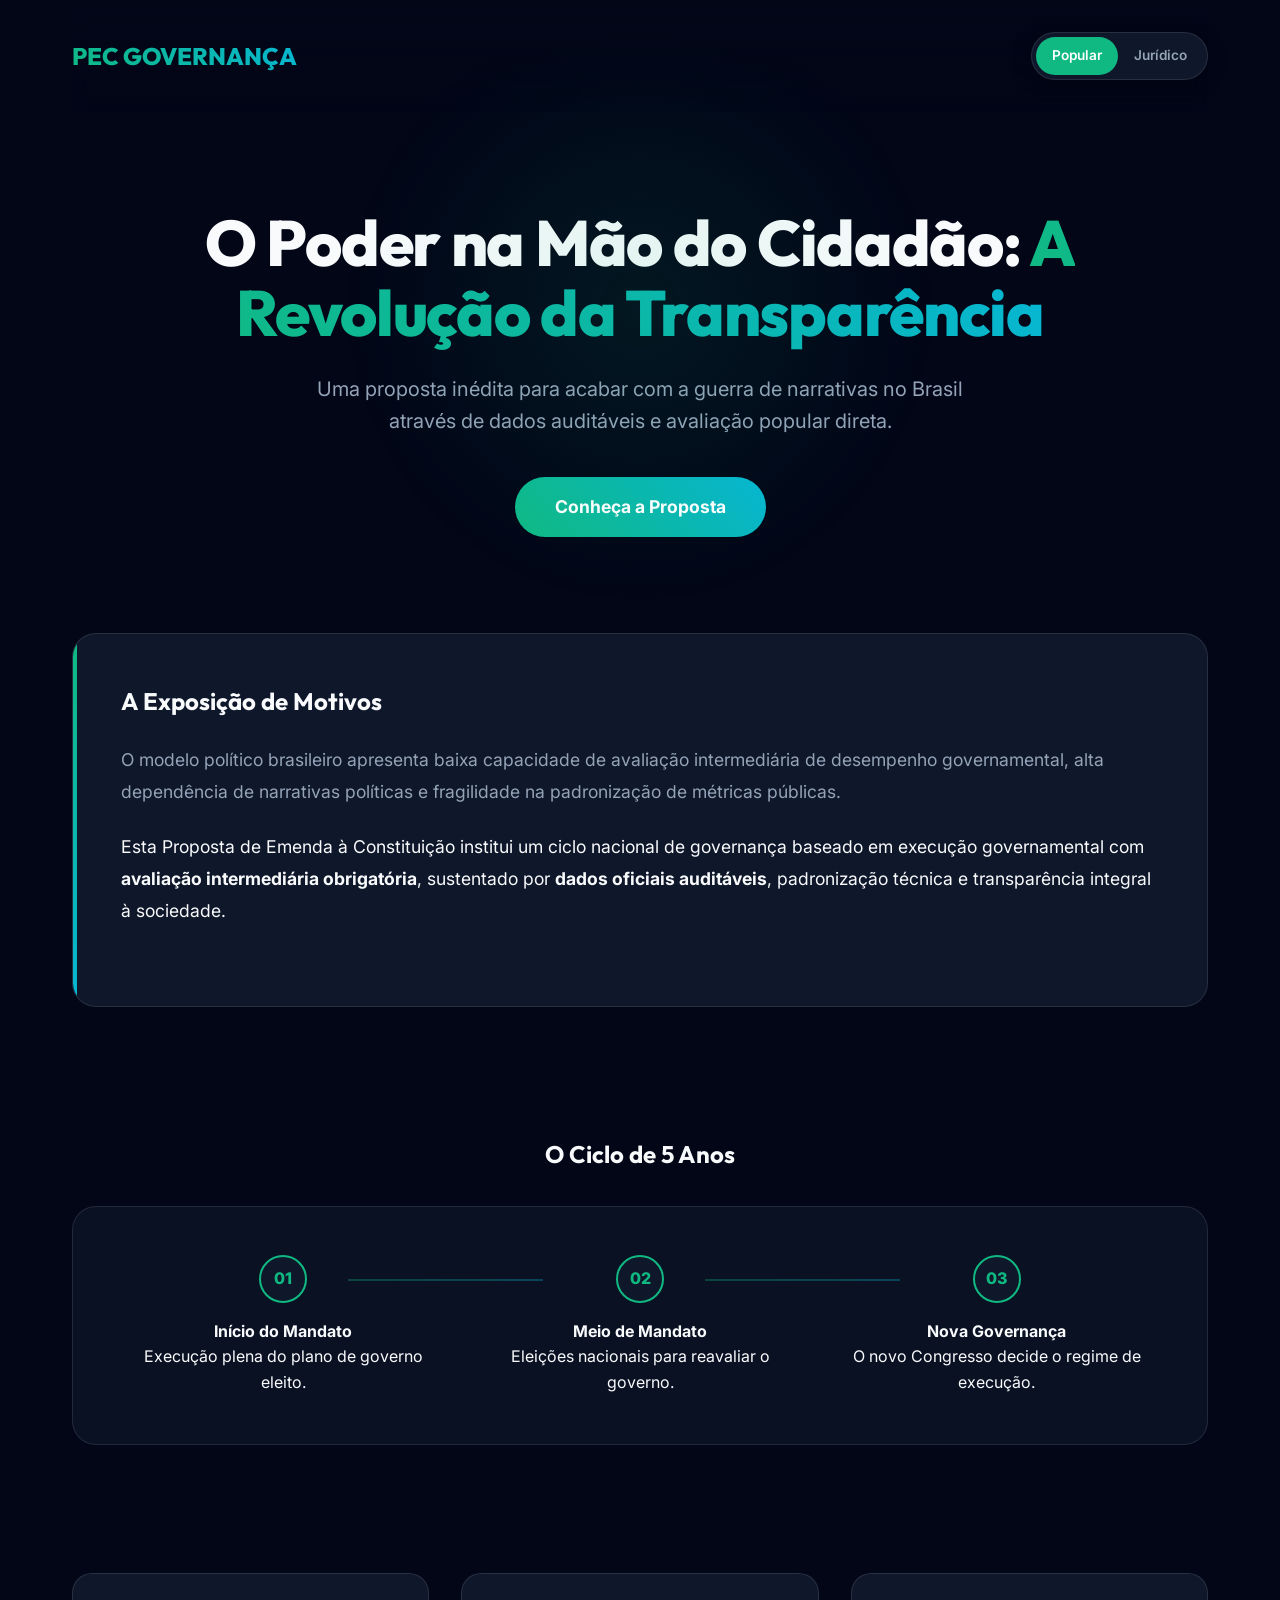
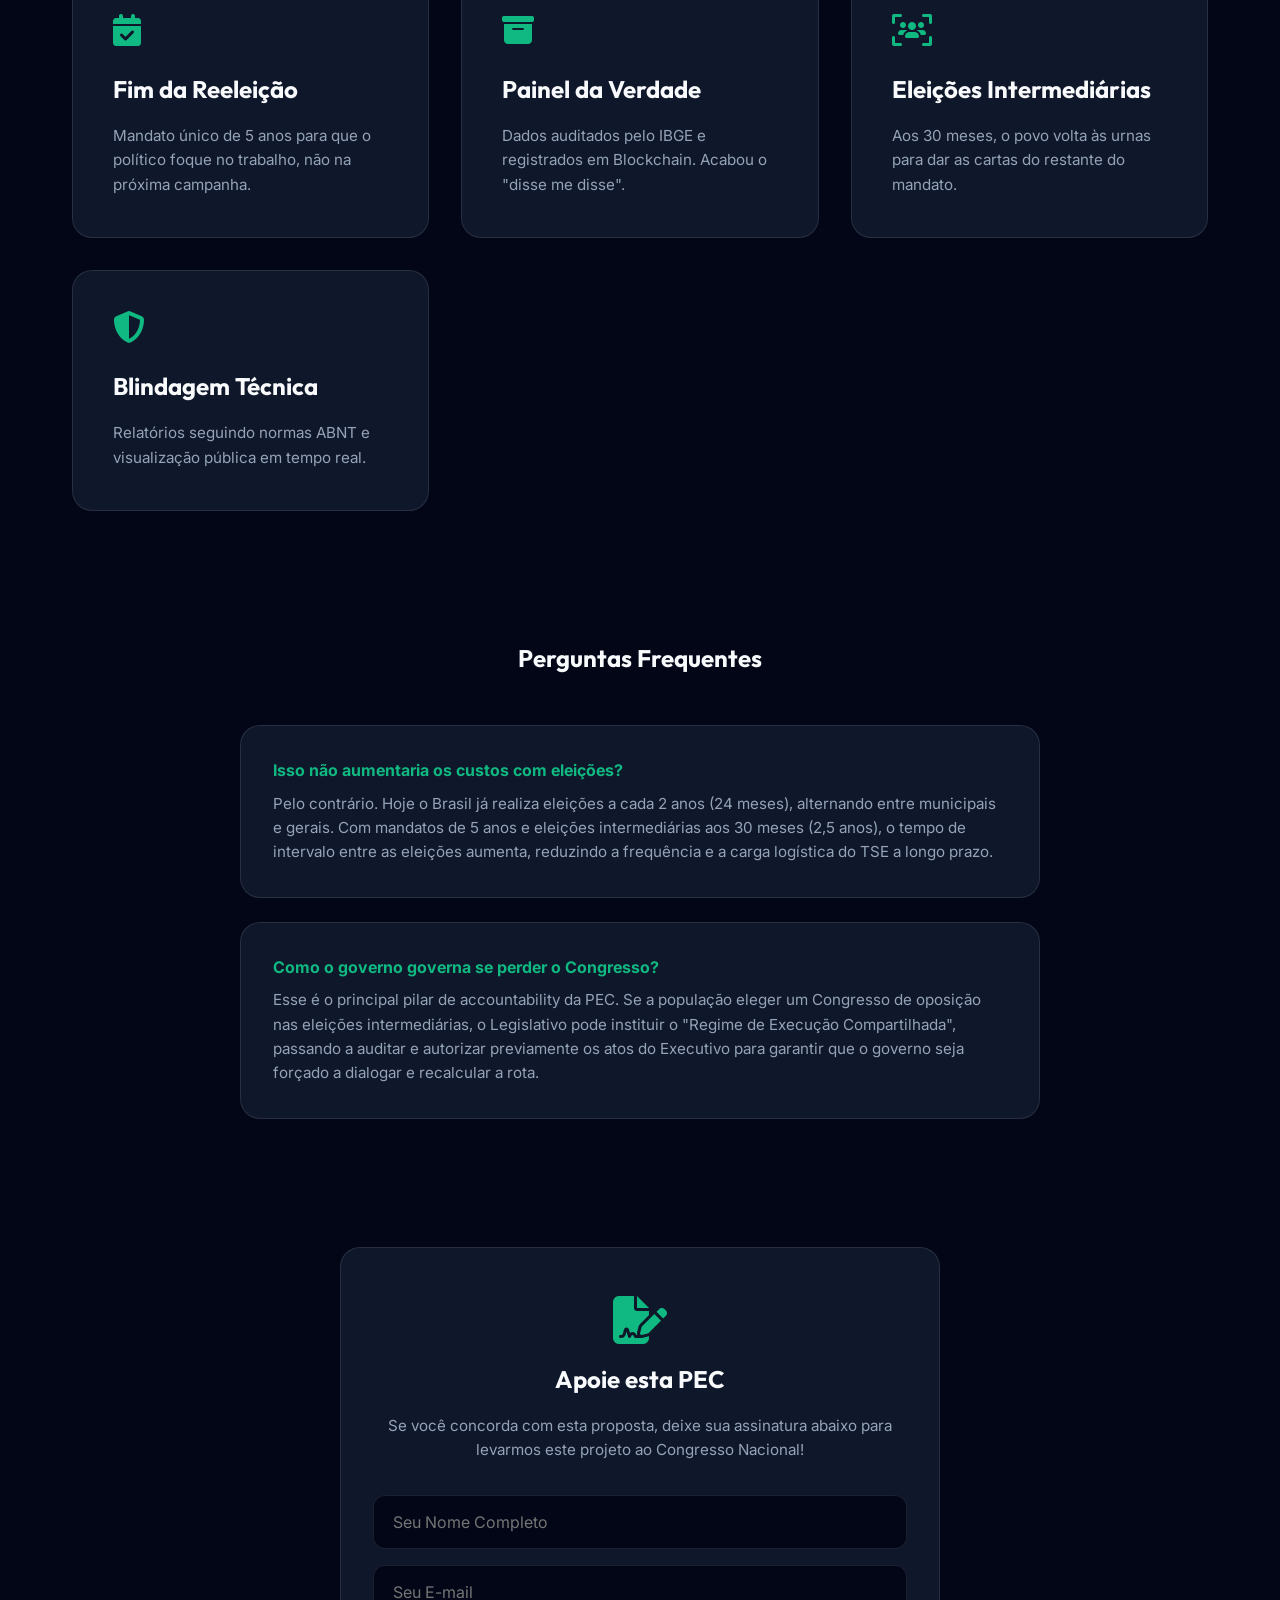
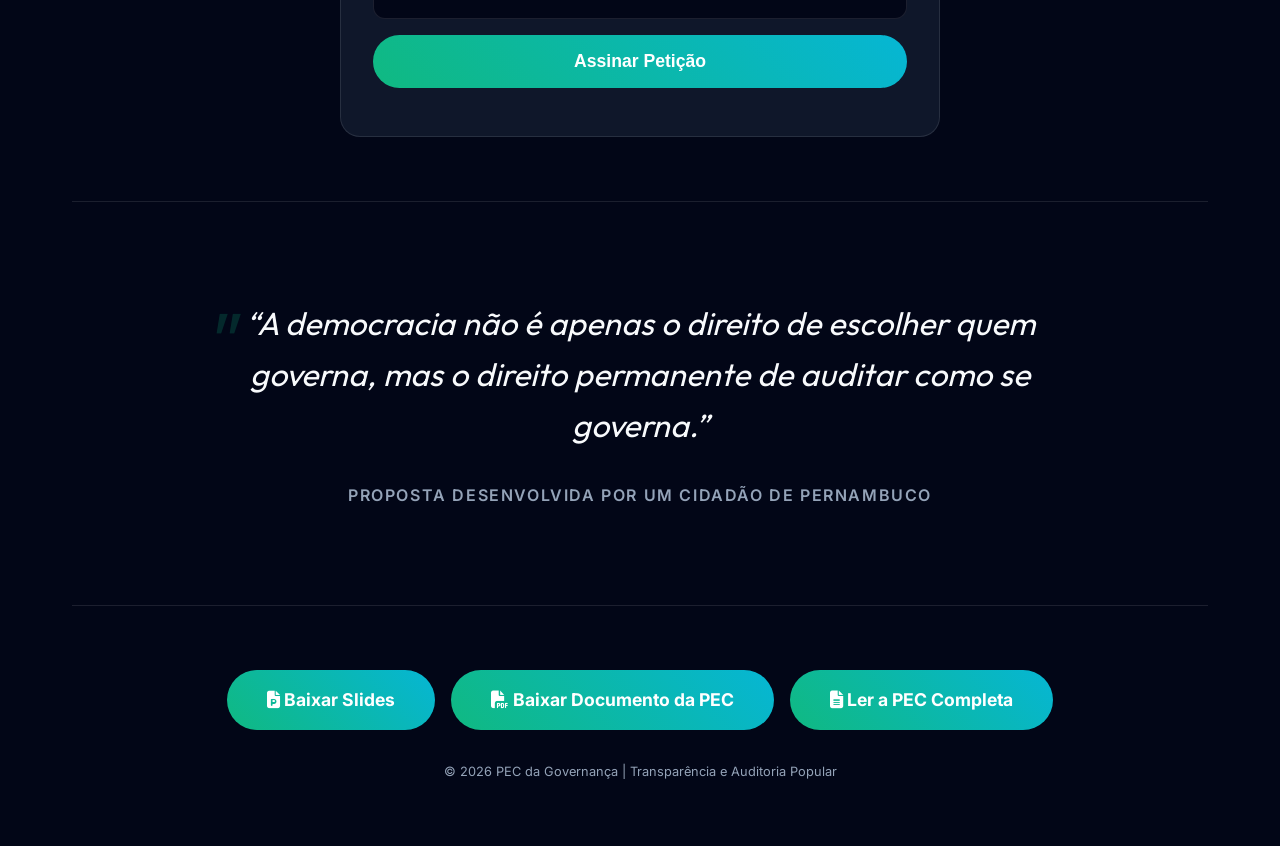
==== index.html @ 72aaa7d5 "Primeiro commit" ====
<!DOCTYPE html>
<html lang="pt-br">

<head>
    <meta charset="UTF-8">
    <meta name="viewport" content="width=device-width, initial-scale=1.0">
    <title>PEC da Governança | Revolução na Gestão Pública</title>
    <meta name="description"
        content="Proposta de Emenda à Constituição para um novo Ciclo de Governança, Blindagem Técnica e Transparência Total.">
    <link rel="stylesheet" href="css/style.css">
    <link rel="stylesheet" href="https://cdnjs.cloudflare.com/ajax/libs/font-awesome/6.4.0/css/all.min.css">
</head>

<body>

    <div class="container">
        <header>
            <div class="brand logo">PEC GOVERNANÇA</div>
            <div class="perspective-toggle" id="mode-toggle">
                <div class="toggle-btn active" data-mode="popular">Popular</div>
                <div class="toggle-btn" data-mode="juridico">Jurídico</div>
            </div>
        </header>

        <section class="hero reveal">
            <h1 id="hero-title" class="dynamic-content">
                O Poder na Mão do Cidadão: <span class="gradient-text">A Revolução da Transparência</span>
            </h1>
            <p id="hero-desc" class="dynamic-content">
                Uma proposta inédita para acabar com a guerra de narrativas no Brasil através de dados auditáveis e
                avaliação popular direta.
            </p>
            <a href="#about" class="cta-button">Conheça a Proposta</a>
        </section>

        <section class="reveal"
            style="padding: 3rem; background: var(--bg-card); border: 1px solid var(--border); border-radius: 24px; margin-bottom: 4rem; position: relative; overflow: hidden;">
            <div
                style="position: absolute; top: 0; left: 0; width: 4px; height: 100%; background: linear-gradient(to bottom, var(--primary), var(--secondary));">
            </div>
            <h2 style="margin-bottom: 1.5rem; font-family: 'Outfit', sans-serif;">A Exposição de Motivos</h2>
            <p style="color: var(--text-muted); margin-bottom: 1.5rem; font-size: 1.1rem; line-height: 1.8;">
                O modelo político brasileiro apresenta baixa capacidade de avaliação intermediária de desempenho
                governamental, alta dependência de narrativas políticas e fragilidade na padronização de métricas
                públicas.
            </p>
            <p style="color: var(--text-main); font-size: 1.1rem; line-height: 1.8; margin-bottom: 2rem;">
                Esta Proposta de Emenda à Constituição institui um ciclo nacional de governança baseado em execução
                governamental com <strong>avaliação intermediária obrigatória</strong>, sustentado por <strong>dados
                    oficiais auditáveis</strong>, padronização técnica e transparência integral à sociedade.
            </p>
        </section>

        <section id="about" class="cycle-section reveal">
            <h2 id="cycle-title" class="dynamic-content" style="text-align: center; margin-bottom: 2rem;">O Ciclo de 5
                Anos</h2>
            <div class="cycle-visual">
                <div class="cycle-step">
                    <div class="step-number">01</div>
                    <h4 class="dynamic-content" id="step-1-title">Início do Mandato</h4>
                    <p class="dynamic-content" id="step-1-desc">Execução plena do plano de governo eleito.</p>
                    <div class="connector"></div>
                </div>
                <div class="cycle-step">
                    <div class="step-number">02</div>
                    <h4 class="dynamic-content" id="step-2-title">Meio de Mandato</h4>
                    <p class="dynamic-content" id="step-2-desc">Eleições nacionais para reavaliar o governo.</p>
                    <div class="connector"></div>
                </div>
                <div class="cycle-step">
                    <div class="step-number">03</div>
                    <h4 class="dynamic-content" id="step-3-title">Nova Governança</h4>
                    <p class="dynamic-content" id="step-3-desc">O novo Congresso decide o regime de execução.</p>
                </div>
            </div>
        </section>

        <div class="pillars-grid">
            <div class="card reveal" style="animation-delay: 0.1s">
                <i class="fas fa-calendar-check"></i>
                <h3 id="pillar-1-title" class="dynamic-content">Fim da Reeleição</h3>
                <p id="pillar-1-desc" class="dynamic-content">Mandato único de 5 anos para que o político foque no
                    trabalho, não na próxima campanha.</p>
            </div>
            <div class="card reveal" style="animation-delay: 0.2s">
                <i class="fas fa-box-archive"></i>
                <h3 id="pillar-2-title" class="dynamic-content">Painel da Verdade</h3>
                <p id="pillar-2-desc" class="dynamic-content">Dados auditados pelo IBGE e registrados em Blockchain.
                    Acabou o "disse me disse".</p>
            </div>
            <div class="card reveal" style="animation-delay: 0.3s">
                <i class="fas fa-users-viewfinder"></i>
                <h3 id="pillar-3-title" class="dynamic-content">Eleições Intermediárias</h3>
                <p id="pillar-3-desc" class="dynamic-content">Aos 30 meses, o povo volta às urnas para dar as cartas do
                    restante do mandato.</p>
            </div>
            <div class="card reveal" style="animation-delay: 0.4s">
                <i class="fas fa-shield-halved"></i>
                <h3 id="pillar-4-title" class="dynamic-content">Blindagem Técnica</h3>
                <p id="pillar-4-desc" class="dynamic-content">Relatórios seguindo normas ABNT e visualização pública em
                    tempo real.</p>
            </div>
        </div>

        <section class="faq-section reveal" style="padding: 4rem 0;">
            <h2 style="text-align: center; margin-bottom: 3rem; font-family: 'Outfit', sans-serif;">Perguntas Frequentes
            </h2>
            <div style="display: grid; gap: 1.5rem; max-width: 800px; margin: 0 auto;">
                <div class="card" style="padding: 2rem;">
                    <h4 style="color: var(--primary); margin-bottom: 0.5rem;">Isso não aumentaria os custos com
                        eleições?</h4>
                    <p style="color: var(--text-muted); font-size: 0.95rem;">Pelo contrário. Hoje o Brasil já realiza
                        eleições a cada 2 anos (24 meses), alternando entre municipais e gerais. Com mandatos de 5 anos
                        e eleições intermediárias aos 30 meses (2,5 anos), o tempo de intervalo entre as eleições
                        aumenta, reduzindo a frequência e a carga logística do TSE a longo prazo.</p>
                </div>
                <div class="card" style="padding: 2rem;">
                    <h4 style="color: var(--primary); margin-bottom: 0.5rem;">Como o governo governa se perder o
                        Congresso?</h4>
                    <p style="color: var(--text-muted); font-size: 0.95rem;">Esse é o principal pilar de accountability
                        da PEC. Se a população eleger um Congresso de oposição nas eleições intermediárias, o
                        Legislativo pode instituir o "Regime de Execução Compartilhada", passando a auditar e autorizar
                        previamente os atos do Executivo para garantir que o governo seja forçado a dialogar e
                        recalcular a rota.</p>
                </div>
            </div>
        </section>

        <section class="signature-section reveal" style="padding: 4rem 0; text-align: center;">
            <div class="card" style="max-width: 600px; margin: 0 auto; padding: 3rem 2rem;">
                <i class="fas fa-file-signature"
                    style="font-size: 3rem; color: var(--primary); margin-bottom: 1rem;"></i>
                <h2 style="font-family: 'Outfit', sans-serif; margin-bottom: 1rem;">Apoie esta PEC</h2>
                <p style="color: var(--text-muted); margin-bottom: 2rem;">Se você concorda com esta proposta, deixe sua
                    assinatura abaixo para levarmos este projeto ao Congresso Nacional!</p>

                <form id="signature-form" class="signature-form">
                    <input type="text" id="sig-name" placeholder="Seu Nome Completo" required>
                    <input type="email" id="sig-email" placeholder="Seu E-mail" required>
                    <button type="submit" class="cta-button" style="width: 100%; border: none;">Assinar Petição</button>
                </form>
                <div id="signature-success"
                    style="display: none; color: var(--primary); font-size: 1.1rem; font-weight: 600; padding: 2rem 0;">
                    <i class="fas fa-check-circle" style="font-size: 2rem; margin-bottom: 1rem; display: block;"></i>
                    Obrigado pelo seu apoio! Sua assinatura foi registrada.
                </div>
            </div>
        </section>

        <section class="author-box reveal">
            <p class="quote">“A democracia não é apenas o direito de escolher quem governa, mas o direito permanente de
                auditar como se governa.”</p>
            <p class="author-info">Proposta desenvolvida por um cidadão de Pernambuco</p>
        </section>

        <footer>
            <div style="display: flex; gap: 1rem; justify-content: center; flex-wrap: wrap;">
                <a href="assets/slides.pptx" download class="cta-button"><i class="fas fa-file-powerpoint"></i> Baixar
                    Slides</a>
                <a href="assets/documento_pec.pdf" download class="cta-button"><i class="fas fa-file-pdf"></i> Baixar
                    Documento da PEC</a>
                <a href="pec.html" class="cta-button"><i class="fas fa-file-lines"></i> Ler a PEC
                    Completa</a>
            </div>
            <p style="margin-top: 2rem; color: var(--text-muted); font-size: 0.8rem;">
                © 2026 PEC da Governança | Transparência e Auditoria Popular
            </p>
        </footer>
    </div>

    <script src="js/script.js"></script>
</body>

</html>
---- css/style.css ----
@import url('https://fonts.googleapis.com/css2?family=Inter:wght@300;400;500;600;700&family=Outfit:wght@400;600;800&display=swap');

:root {
    --bg-dark: #020617;
    --bg-card: #0f172a;
    --primary: #10b981;
    /* Emerald */
    --secondary: #06b6d4;
    /* Cyan */
    --accent: #f59e0b;
    /* Amber */
    --text-main: #f8fafc;
    --text-muted: #94a3b8;
    --glass: rgba(15, 23, 42, 0.7);
    --border: rgba(255, 255, 255, 0.1);
    --transition: all 0.4s cubic-bezier(0.4, 0, 0.2, 1);
}

* {
    margin: 0;
    padding: 0;
    box-sizing: border-box;
}

body {
    background-color: var(--bg-dark);
    color: var(--text-main);
    font-family: 'Inter', sans-serif;
    line-height: 1.6;
    overflow-x: hidden;
}

h1,
h2,
h3,
.brand {
    font-family: 'Outfit', sans-serif;
}

/* Animations */
@keyframes fadeIn {
    from {
        opacity: 0;
        transform: translateY(20px);
    }

    to {
        opacity: 1;
        transform: translateY(0);
    }
}

.reveal {
    animation: fadeIn 0.8s ease forwards;
}

/* Layout */
.container {
    max-width: 1200px;
    margin: 0 auto;
    padding: 0 2rem;
}

/* Header & Toggle */
header {
    padding: 2rem 0;
    display: flex;
    justify-content: space-between;
    align-items: center;
    position: sticky;
    top: 0;
    z-index: 100;
    background: linear-gradient(to bottom, var(--bg-dark), transparent);
    backdrop-filter: blur(10px);
}

.logo {
    font-size: 1.5rem;
    font-weight: 800;
    background: linear-gradient(45deg, var(--primary), var(--secondary));
    -webkit-background-clip: text;
    -webkit-text-fill-color: transparent;
}

.perspective-toggle {
    display: flex;
    background: var(--bg-card);
    padding: 4px;
    border-radius: 50px;
    border: 1px solid var(--border);
    cursor: pointer;
    position: relative;
    box-shadow: 0 4px 20px rgba(0, 0, 0, 0.3);
}

.toggle-btn {
    padding: 8px 16px;
    border-radius: 40px;
    font-size: 0.85rem;
    font-weight: 600;
    color: var(--text-muted);
    transition: var(--transition);
    z-index: 1;
}

.toggle-btn.active {
    color: #fff;
    background: var(--primary);
}

/* Hero Section */
.hero {
    padding: 6rem 0;
    text-align: center;
    position: relative;
}

.hero::before {
    content: '';
    position: absolute;
    top: -20%;
    left: 50%;
    transform: translateX(-50%);
    width: 600px;
    height: 600px;
    background: radial-gradient(circle, rgba(16, 185, 129, 0.1) 0%, transparent 70%);
    pointer-events: none;
}

.hero h1 {
    font-size: 4rem;
    font-weight: 800;
    margin-bottom: 1.5rem;
    letter-spacing: -0.02em;
    line-height: 1.1;
}

.hero p {
    font-size: 1.25rem;
    color: var(--text-muted);
    max-width: 700px;
    margin: 0 auto 2.5rem;
}

.hero .gradient-text {
    background: linear-gradient(45deg, var(--primary), var(--secondary));
    -webkit-background-clip: text;
    -webkit-text-fill-color: transparent;
}

/* Cycle Timeline */
.cycle-section {
    padding: 4rem 0;
}

.cycle-visual {
    background: var(--glass);
    border: 1px solid var(--border);
    border-radius: 24px;
    padding: 3rem;
    display: flex;
    justify-content: space-between;
    align-items: center;
    gap: 2rem;
    position: relative;
    margin-top: 2rem;
}

.cycle-step {
    flex: 1;
    text-align: center;
    position: relative;
}

.step-number {
    width: 48px;
    height: 48px;
    background: var(--bg-card);
    border: 2px solid var(--primary);
    border-radius: 50%;
    display: flex;
    align-items: center;
    justify-content: center;
    margin: 0 auto 1rem;
    font-weight: 800;
    color: var(--primary);
}

.connector {
    position: absolute;
    top: 24px;
    left: 70%;
    width: 60%;
    height: 2px;
    background: linear-gradient(to right, var(--primary), var(--secondary));
    opacity: 0.3;
}

/* Grid Pillars */
.pillars-grid {
    display: grid;
    grid-template-columns: repeat(auto-fit, minmax(280px, 1fr));
    gap: 2rem;
    padding: 4rem 0;
}

.card {
    background: var(--bg-card);
    border: 1px solid var(--border);
    padding: 2.5rem;
    border-radius: 20px;
    transition: var(--transition);
    position: relative;
    overflow: hidden;
}

.card:hover {
    transform: translateY(-10px);
    border-color: var(--primary);
    box-shadow: 0 20px 40px rgba(0, 0, 0, 0.4);
}

.card i {
    font-size: 2rem;
    color: var(--primary);
    margin-bottom: 1.5rem;
    display: block;
}

.card h3 {
    margin-bottom: 1rem;
    font-size: 1.5rem;
}

.card p {
    color: var(--text-muted);
    font-size: 0.95rem;
}

/* Detailed/Toggle Sections */
.dynamic-content {
    transition: var(--transition);
}

.fade-out {
    opacity: 0;
    transform: translateY(-10px);
}

/* Author Section */
.author-box {
    text-align: center;
    padding: 6rem 0;
    border-top: 1px solid var(--border);
}

.quote {
    font-size: 2rem;
    font-style: italic;
    color: var(--text-main);
    max-width: 800px;
    margin: 0 auto 2rem;
    font-family: 'Outfit', sans-serif;
    position: relative;
}

.quote::before {
    content: '"';
    font-size: 5rem;
    position: absolute;
    left: -40px;
    top: -20px;
    color: var(--primary);
    opacity: 0.2;
}

.author-info {
    color: var(--text-muted);
    font-weight: 600;
    text-transform: uppercase;
    letter-spacing: 0.1em;
}

/* Footer */
footer {
    padding: 4rem 0;
    text-align: center;
    border-top: 1px solid var(--border);
}

.cta-button {
    background: linear-gradient(45deg, var(--primary), var(--secondary));
    color: #fff;
    padding: 1rem 2.5rem;
    border-radius: 50px;
    text-decoration: none;
    font-weight: 700;
    font-size: 1.1rem;
    display: inline-block;
    transition: var(--transition);
    border: none;
    cursor: pointer;
}

.cta-button:hover {
    transform: scale(1.05);
    box-shadow: 0 10px 30px rgba(16, 185, 129, 0.4);
}

/* Signature Form */
.signature-form {
    display: flex;
    flex-direction: column;
    gap: 1rem;
}

.signature-form input {
    background: var(--bg-dark);
    border: 1px solid var(--border);
    color: var(--text-main);
    padding: 1rem 1.2rem;
    border-radius: 12px;
    font-size: 1rem;
    font-family: 'Inter', sans-serif;
    transition: var(--transition);
}

.signature-form input:focus {
    outline: none;
    border-color: var(--primary);
    box-shadow: 0 0 0 2px rgba(16, 185, 129, 0.2);
}

/* Mobile Responsive */
@media (max-width: 768px) {
    .hero h1 {
        font-size: 2.5rem;
    }

    .cycle-visual {
        flex-direction: column;
        padding: 2rem;
    }

    .connector {
        display: none;
    }

    .quote {
        font-size: 1.5rem;
    }
}
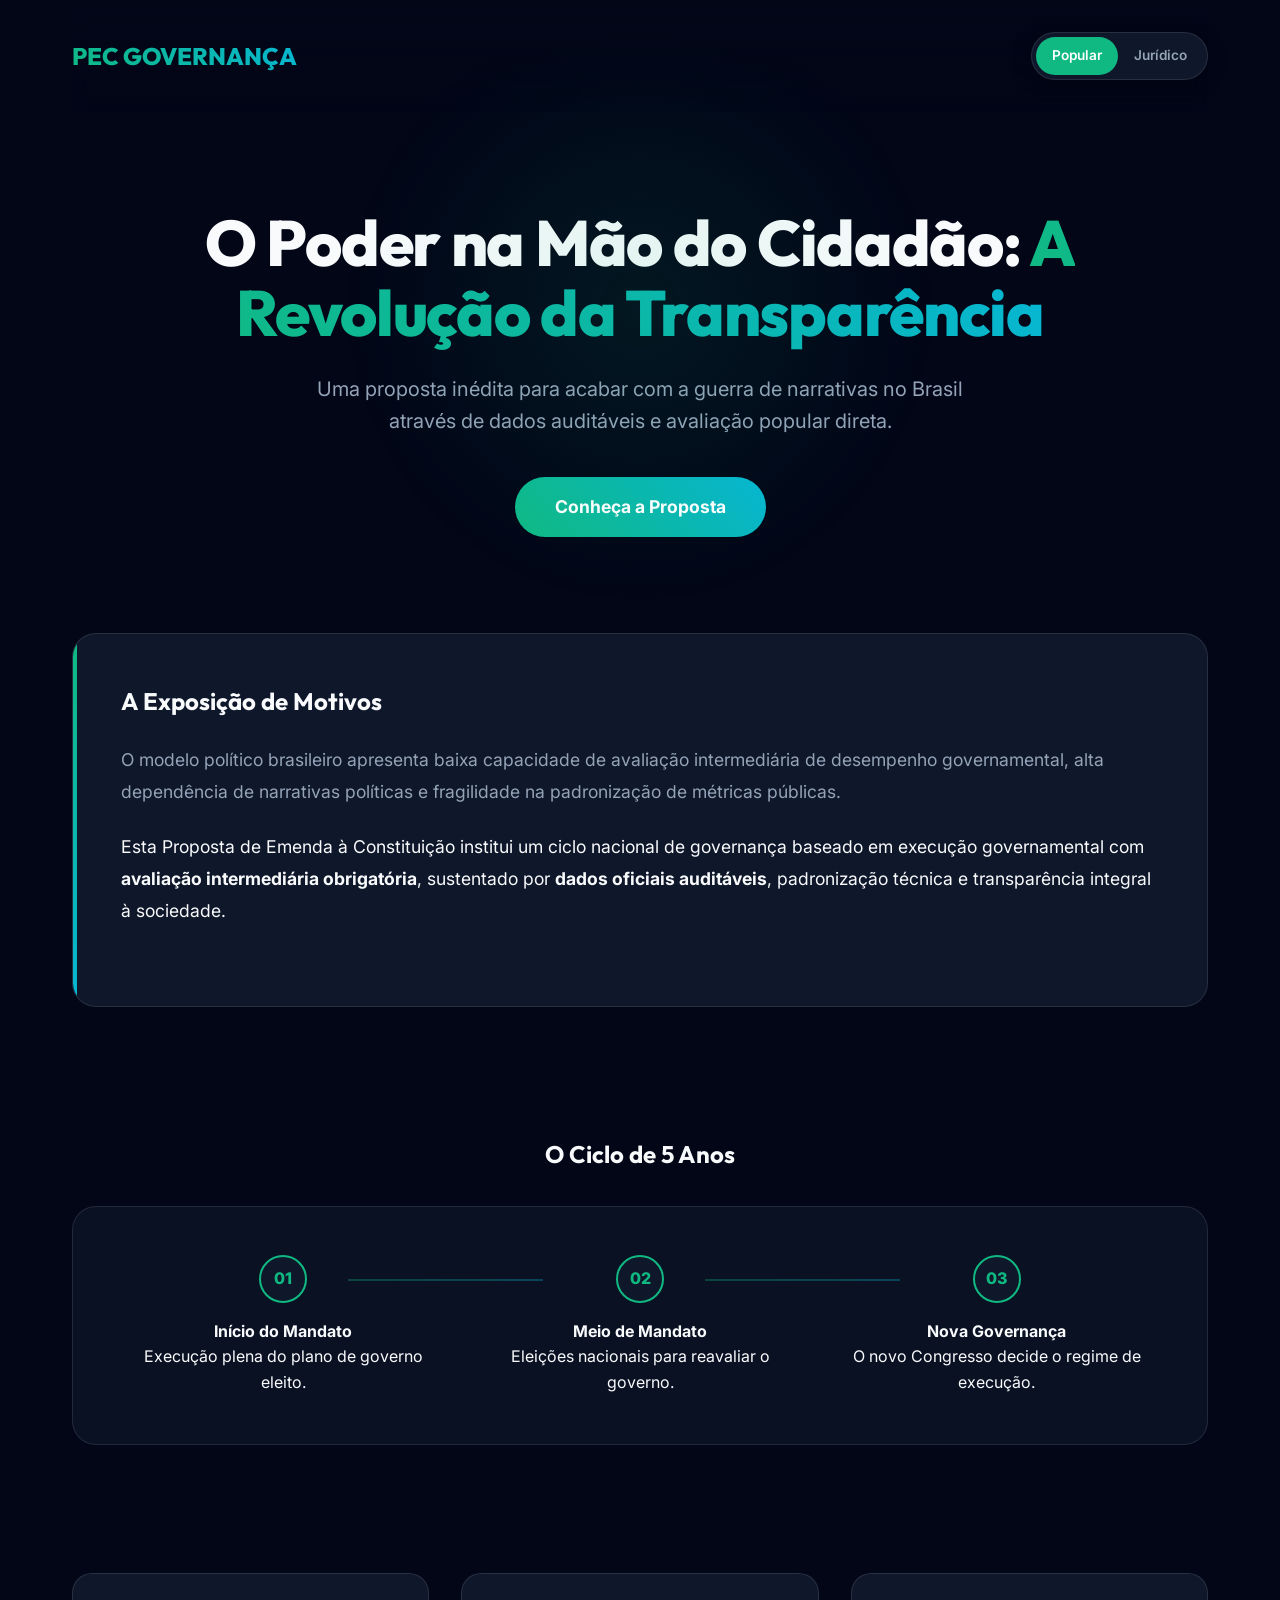
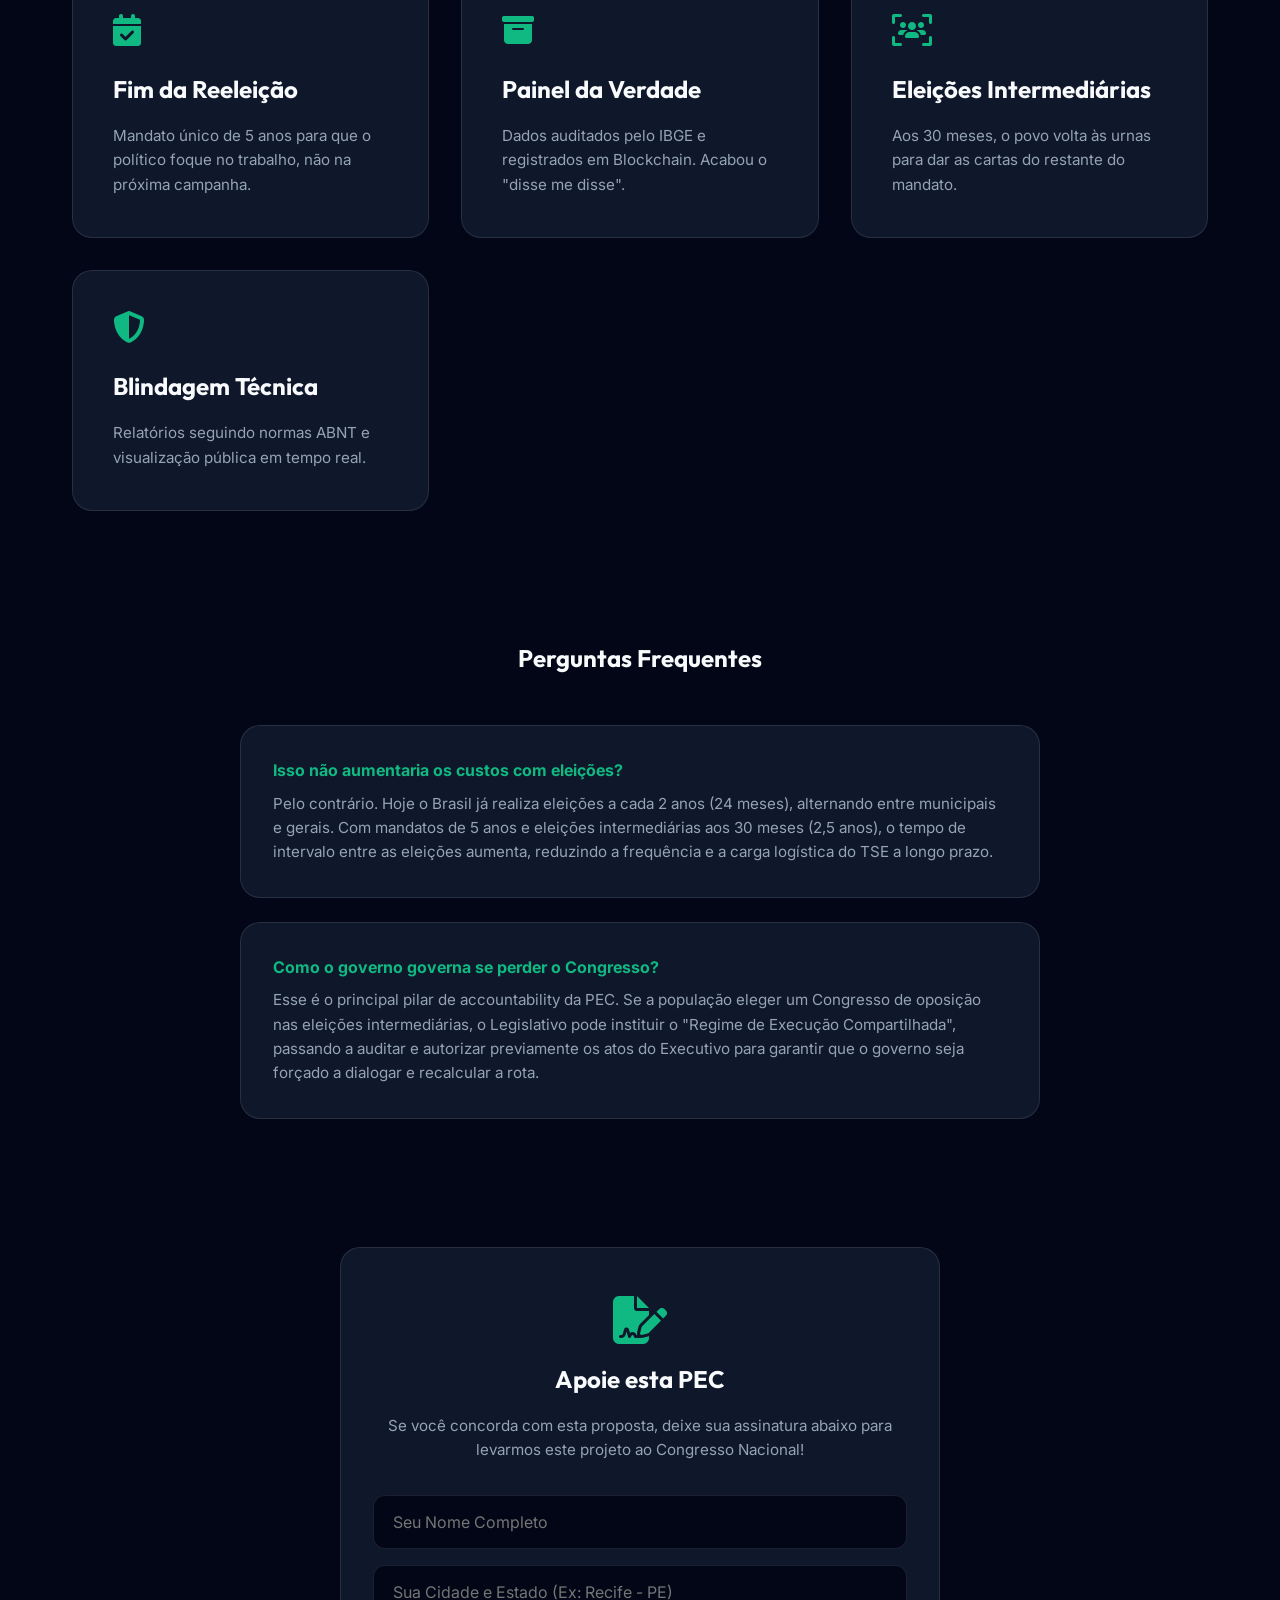
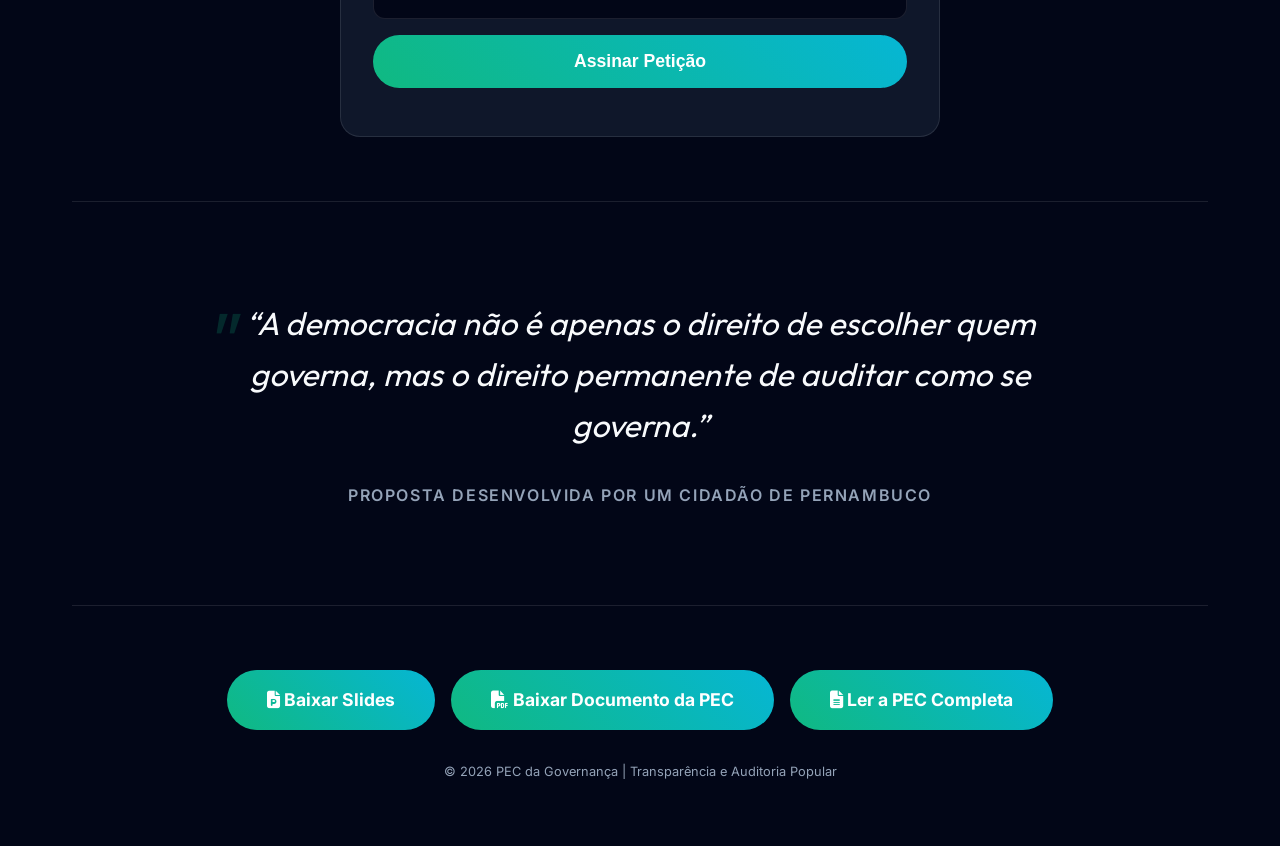
==== commit 7fa388c5: "Primeiro commit" ====
--- a/index.html
+++ b/index.html
@@ -135,8 +135,9 @@
                     assinatura abaixo para levarmos este projeto ao Congresso Nacional!</p>
 
                 <form id="signature-form" class="signature-form">
-                    <input type="text" id="sig-name" placeholder="Seu Nome Completo" required>
-                    <input type="email" id="sig-email" placeholder="Seu E-mail" required>
+                    <input type="text" id="sig-name" name="nome" placeholder="Seu Nome Completo" required>
+                    <input type="text" id="sig-city" name="cidade" placeholder="Sua Cidade e Estado (Ex: Recife - PE)"
+                        required>
                     <button type="submit" class="cta-button" style="width: 100%; border: none;">Assinar Petição</button>
                 </form>
                 <div id="signature-success"
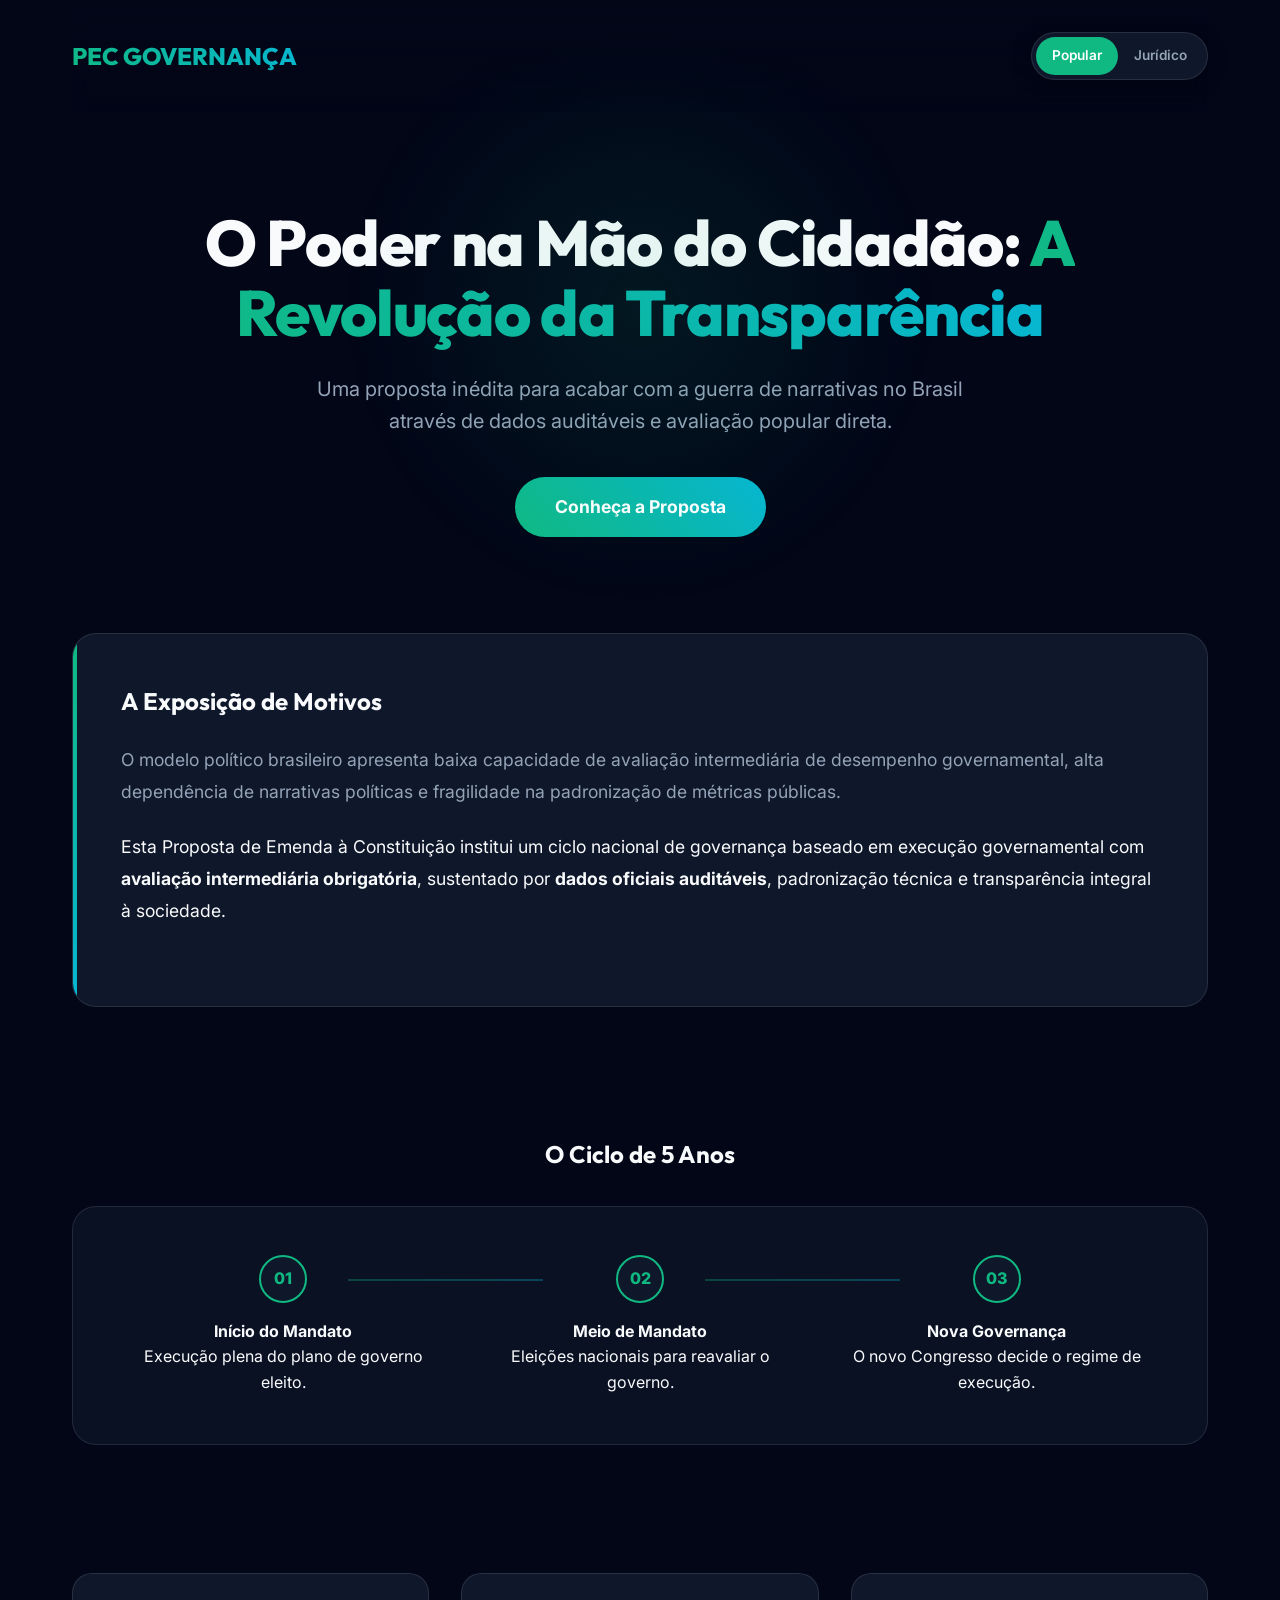
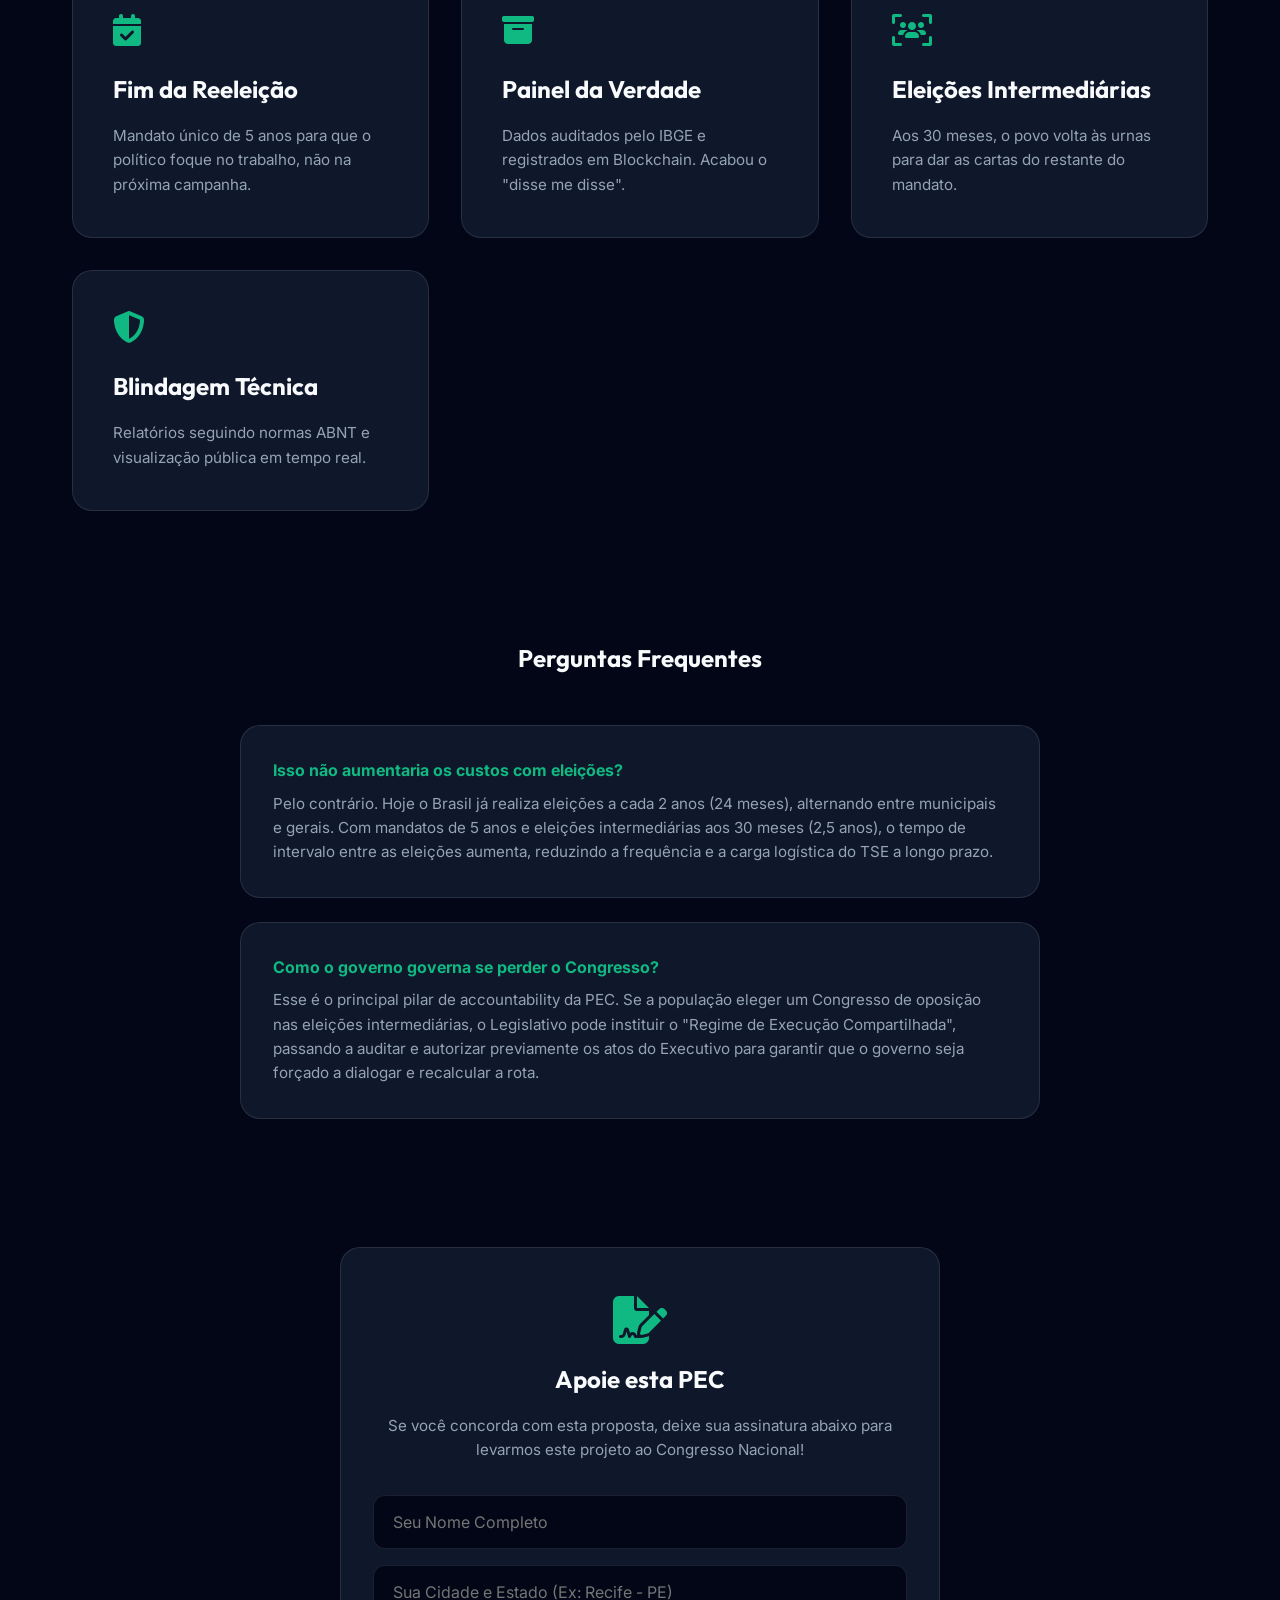
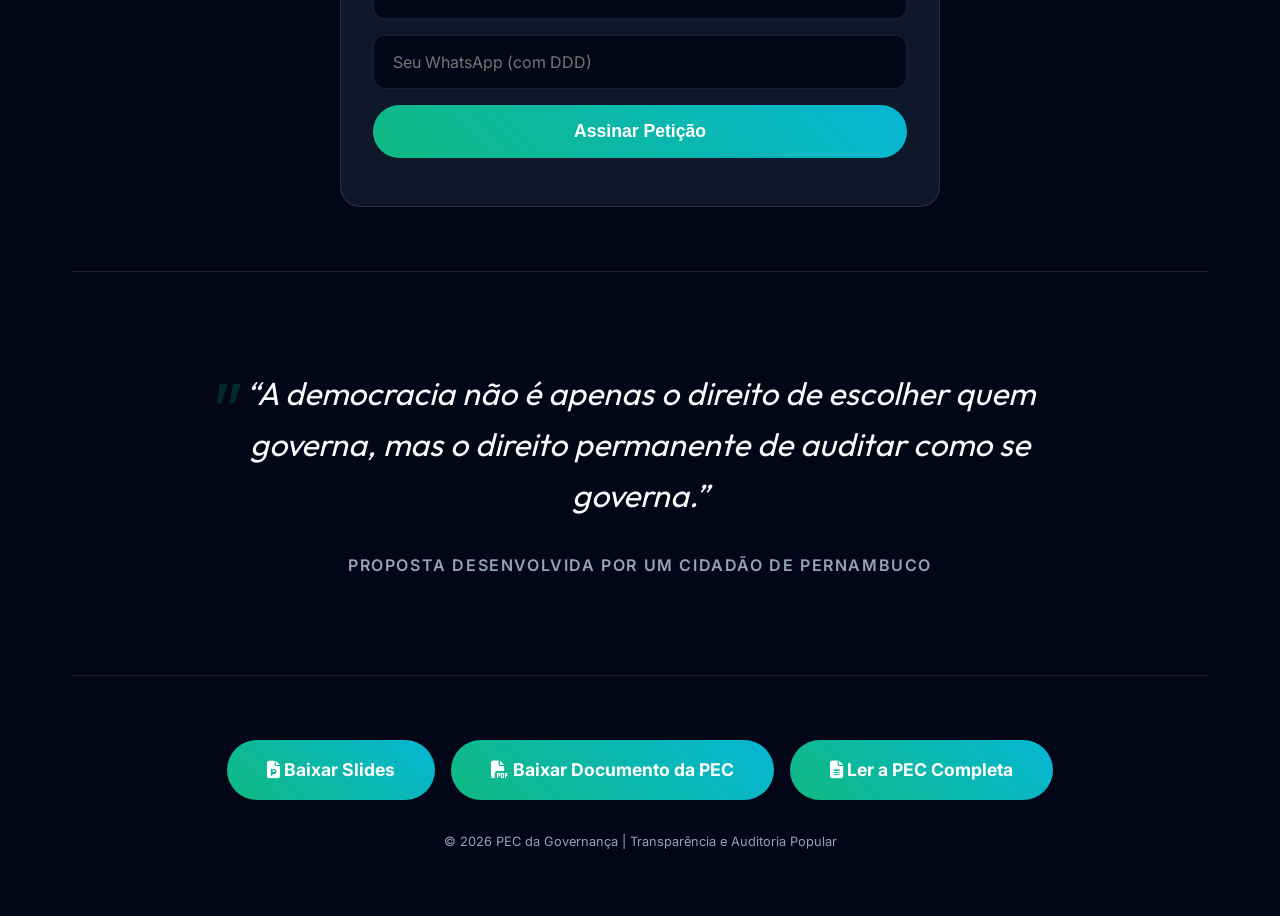
==== commit ff1de821: "Versão FINAL da PEC" ====
--- a/index.html
+++ b/index.html
@@ -138,6 +138,7 @@
                     <input type="text" id="sig-name" name="nome" placeholder="Seu Nome Completo" required>
                     <input type="text" id="sig-city" name="cidade" placeholder="Sua Cidade e Estado (Ex: Recife - PE)"
                         required>
+                    <input type="tel" id="sig-phone" name="telefone" placeholder="Seu WhatsApp (com DDD)" required>
                     <button type="submit" class="cta-button" style="width: 100%; border: none;">Assinar Petição</button>
                 </form>
                 <div id="signature-success"
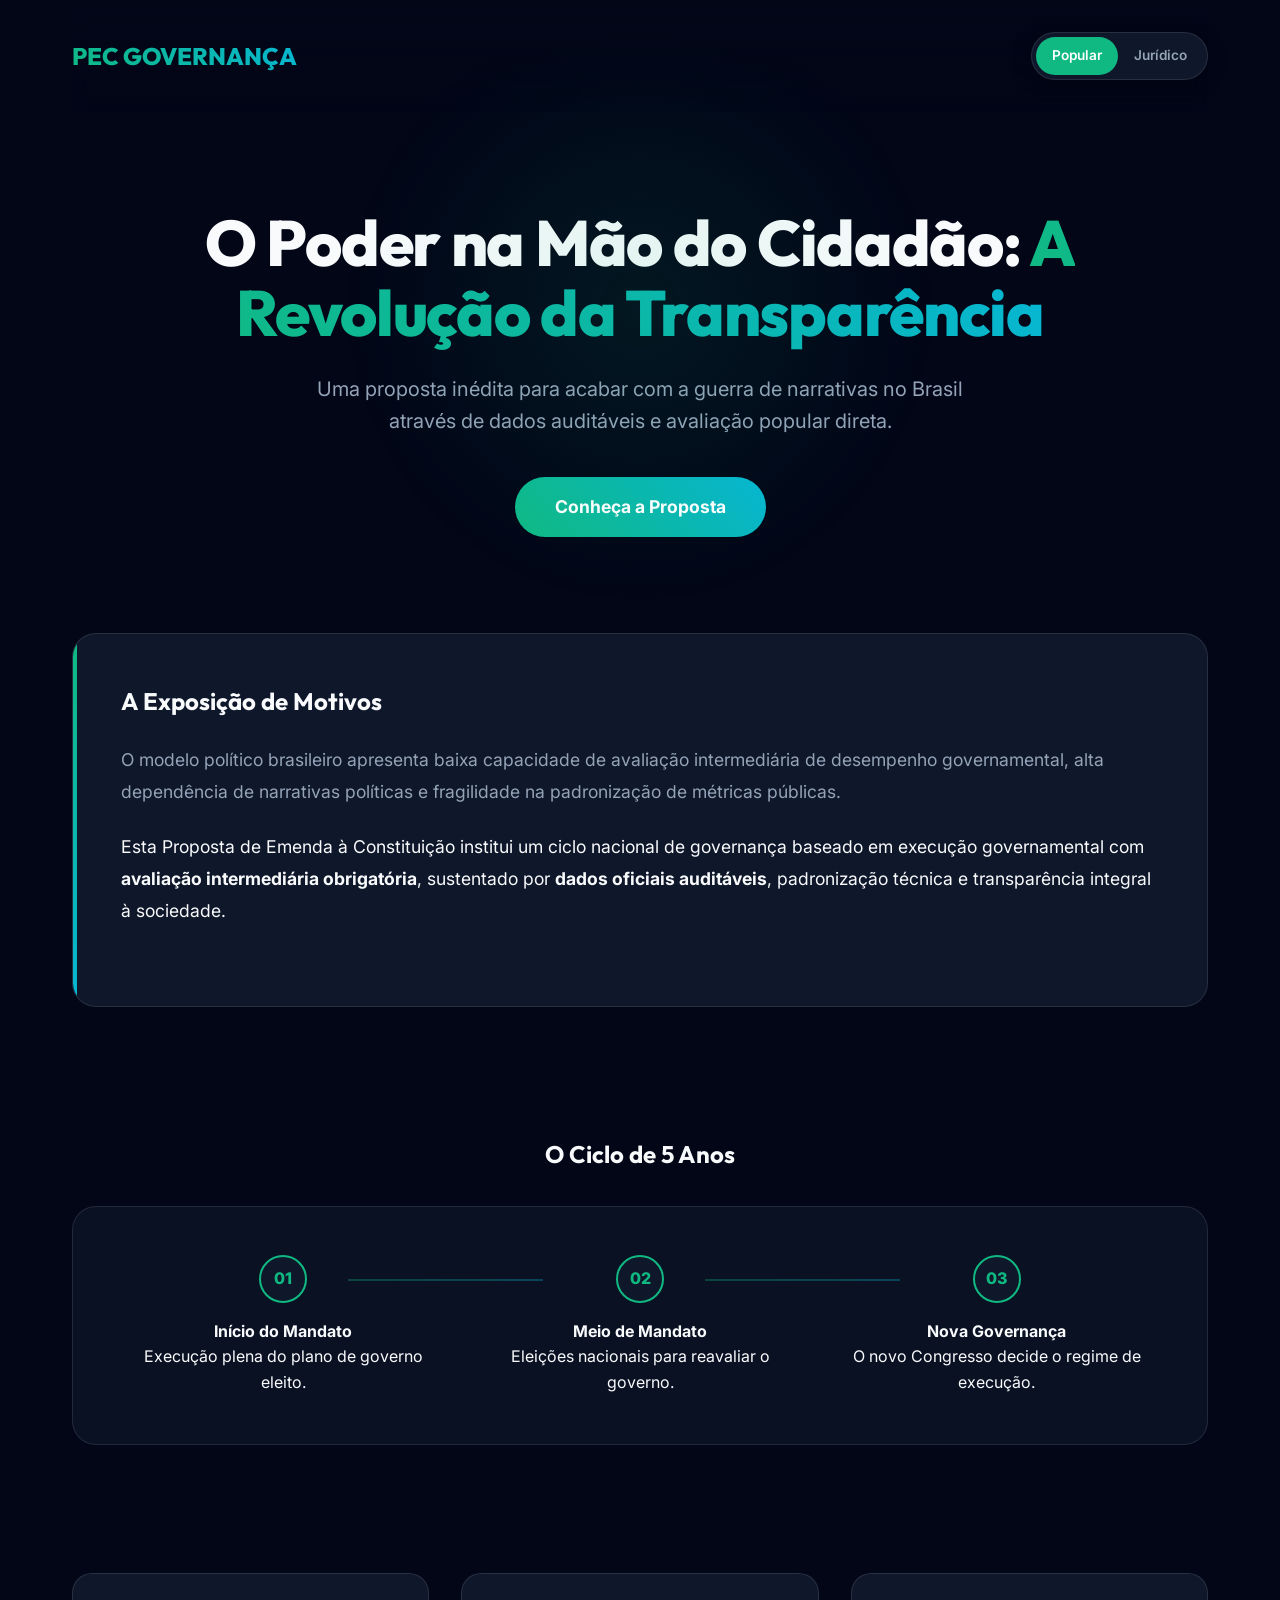
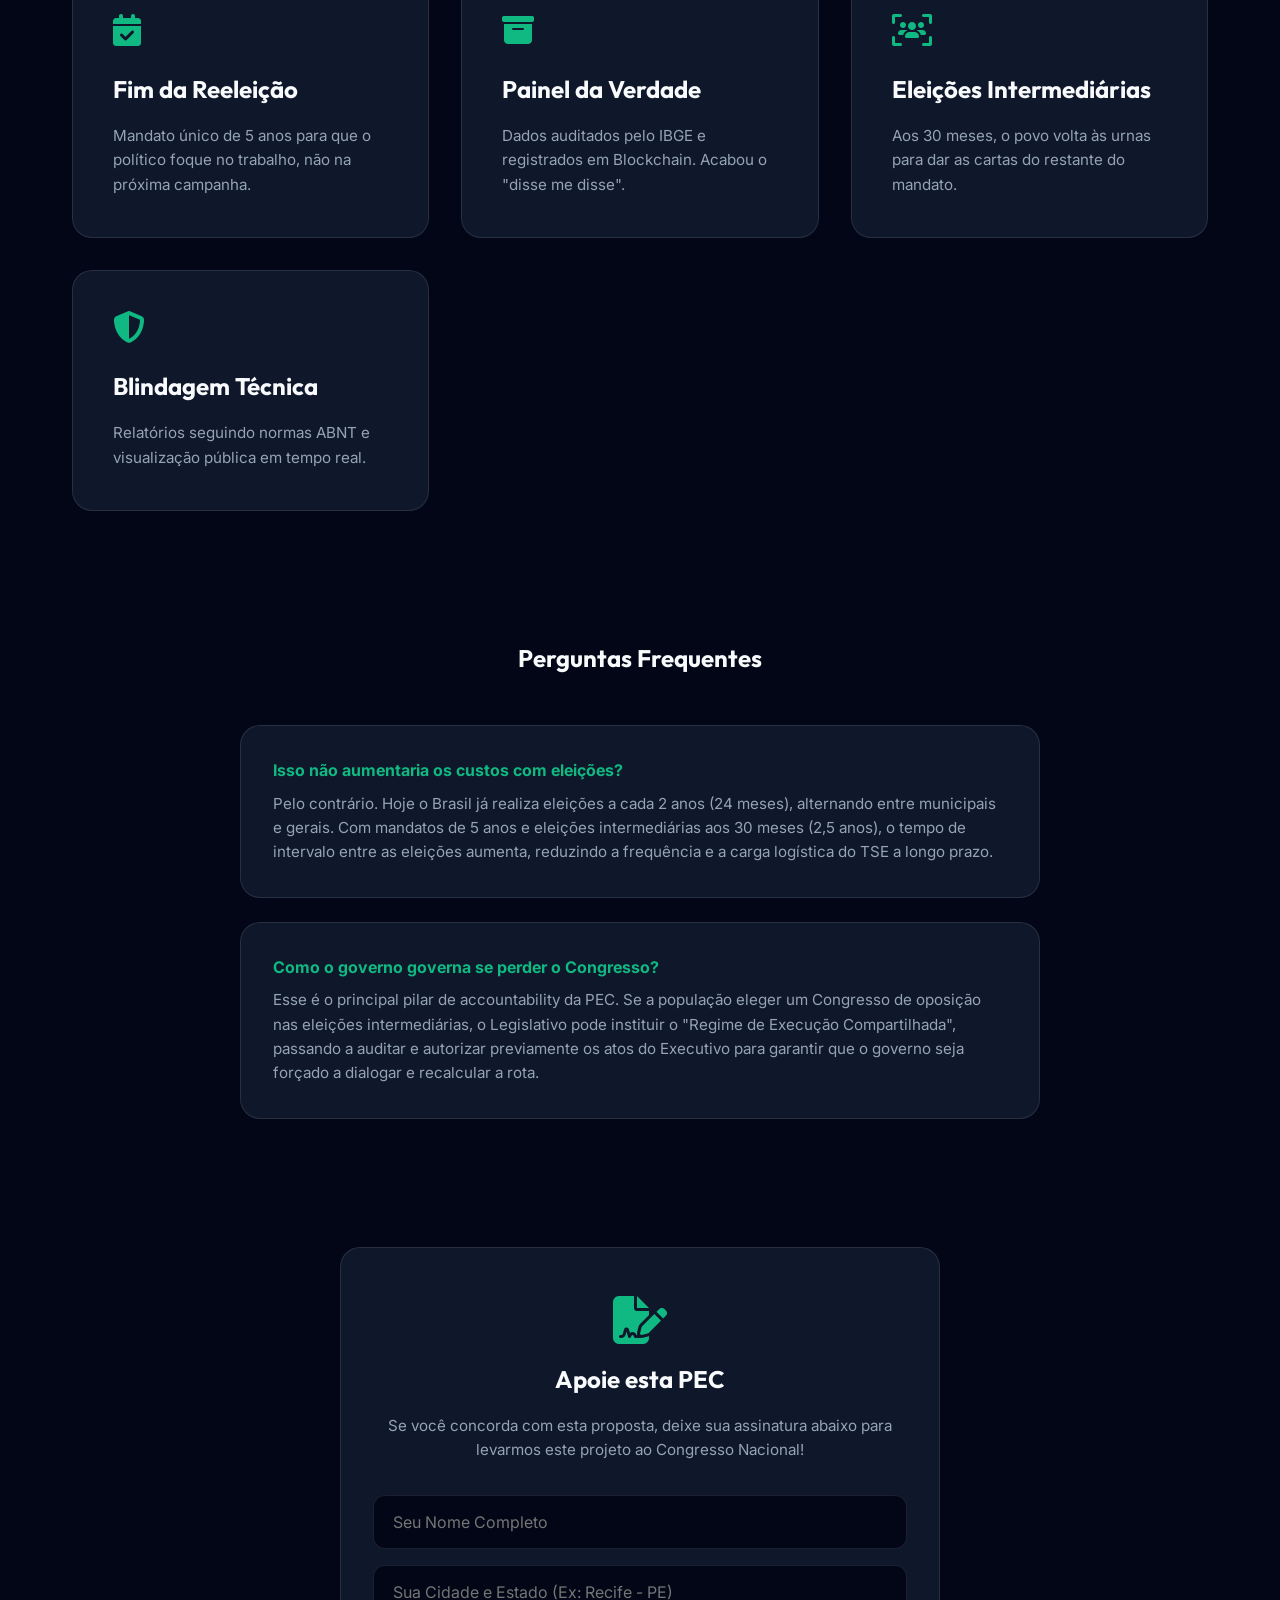
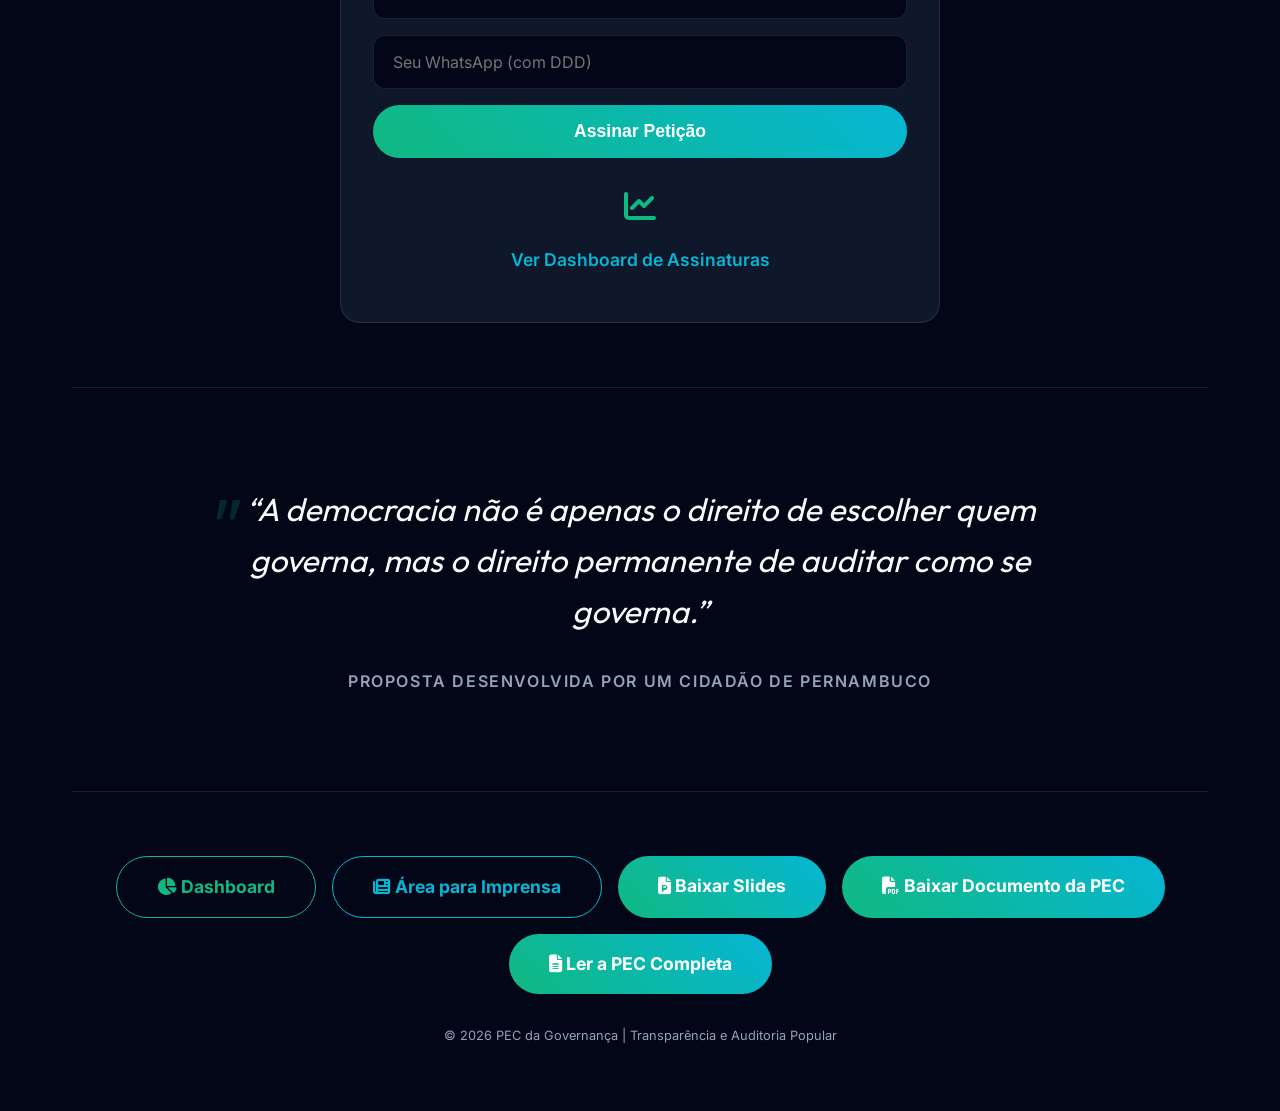
==== commit 939ed526: "Adicionando README" ====
--- a/index.html
+++ b/index.html
@@ -5,8 +5,28 @@
     <meta charset="UTF-8">
     <meta name="viewport" content="width=device-width, initial-scale=1.0">
     <title>PEC da Governança | Revolução na Gestão Pública</title>
+
+    <!-- SEO Básico -->
     <meta name="description"
-        content="Proposta de Emenda à Constituição para um novo Ciclo de Governança, Blindagem Técnica e Transparência Total.">
+        content="Proposta de Emenda à Constituição (PEC) que institui Eleições Intermediárias, fim da reeleição e auditoria popular em tempo real no Brasil.">
+    <meta name="keywords"
+        content="PEC, Governança, Política, Brasil, Fim da Reeleição, Transparência, Blockchain, Auditoria Popular, Reforma Política">
+    <meta name="author" content="PEC da Governança">
+
+    <!-- Open Graph / Facebook / LinkedIn / WhatsApp -->
+    <meta property="og:type" content="website">
+    <meta property="og:title" content="PEC da Governança | Revolução na Gestão Pública">
+    <meta property="og:description"
+        content="Conheça a proposta que busca instituir eleições intermediárias e auditoria popular no Brasil.">
+    <meta property="og:image" content="https://z12guilherme.github.io/pec_eleitoral/assets/og-image.jpg">
+
+    <!-- Twitter Cards -->
+    <meta name="twitter:card" content="summary_large_image">
+    <meta name="twitter:title" content="PEC da Governança | Revolução na Gestão Pública">
+    <meta name="twitter:description"
+        content="Proposta de Emenda à Constituição (PEC) que institui Eleições Intermediárias e fim da reeleição.">
+    <meta name="twitter:image" content="https://z12guilherme.github.io/pec_eleitoral/assets/og-image.jpg">
+
     <link rel="stylesheet" href="css/style.css">
     <link rel="stylesheet" href="https://cdnjs.cloudflare.com/ajax/libs/font-awesome/6.4.0/css/all.min.css">
 </head>
@@ -146,6 +166,12 @@
                     <i class="fas fa-check-circle" style="font-size: 2rem; margin-bottom: 1rem; display: block;"></i>
                     Obrigado pelo seu apoio! Sua assinatura foi registrada.
                 </div>
+
+                <div style="margin-top: 2rem;">
+                    <a href="dashboard.html"
+                        style="color: var(--secondary); text-decoration: none; font-weight: 600; font-size: 1.1rem; transition: var(--transition);"><i
+                            class="fas fa-chart-line"></i> Ver Dashboard de Assinaturas</a>
+                </div>
             </div>
         </section>
 
@@ -157,6 +183,12 @@
 
         <footer>
             <div style="display: flex; gap: 1rem; justify-content: center; flex-wrap: wrap;">
+                <a href="dashboard.html" class="cta-button"
+                    style="background: transparent; border: 1px solid var(--primary); color: var(--primary);"><i
+                        class="fas fa-chart-pie"></i> Dashboard</a>
+                <a href="pec.html" class="cta-button"
+                    style="background: transparent; border: 1px solid var(--secondary); color: var(--secondary);"><i
+                        class="fas fa-newspaper"></i> Área para Imprensa</a>
                 <a href="assets/slides.pptx" download class="cta-button"><i class="fas fa-file-powerpoint"></i> Baixar
                     Slides</a>
                 <a href="assets/documento_pec.pdf" download class="cta-button"><i class="fas fa-file-pdf"></i> Baixar
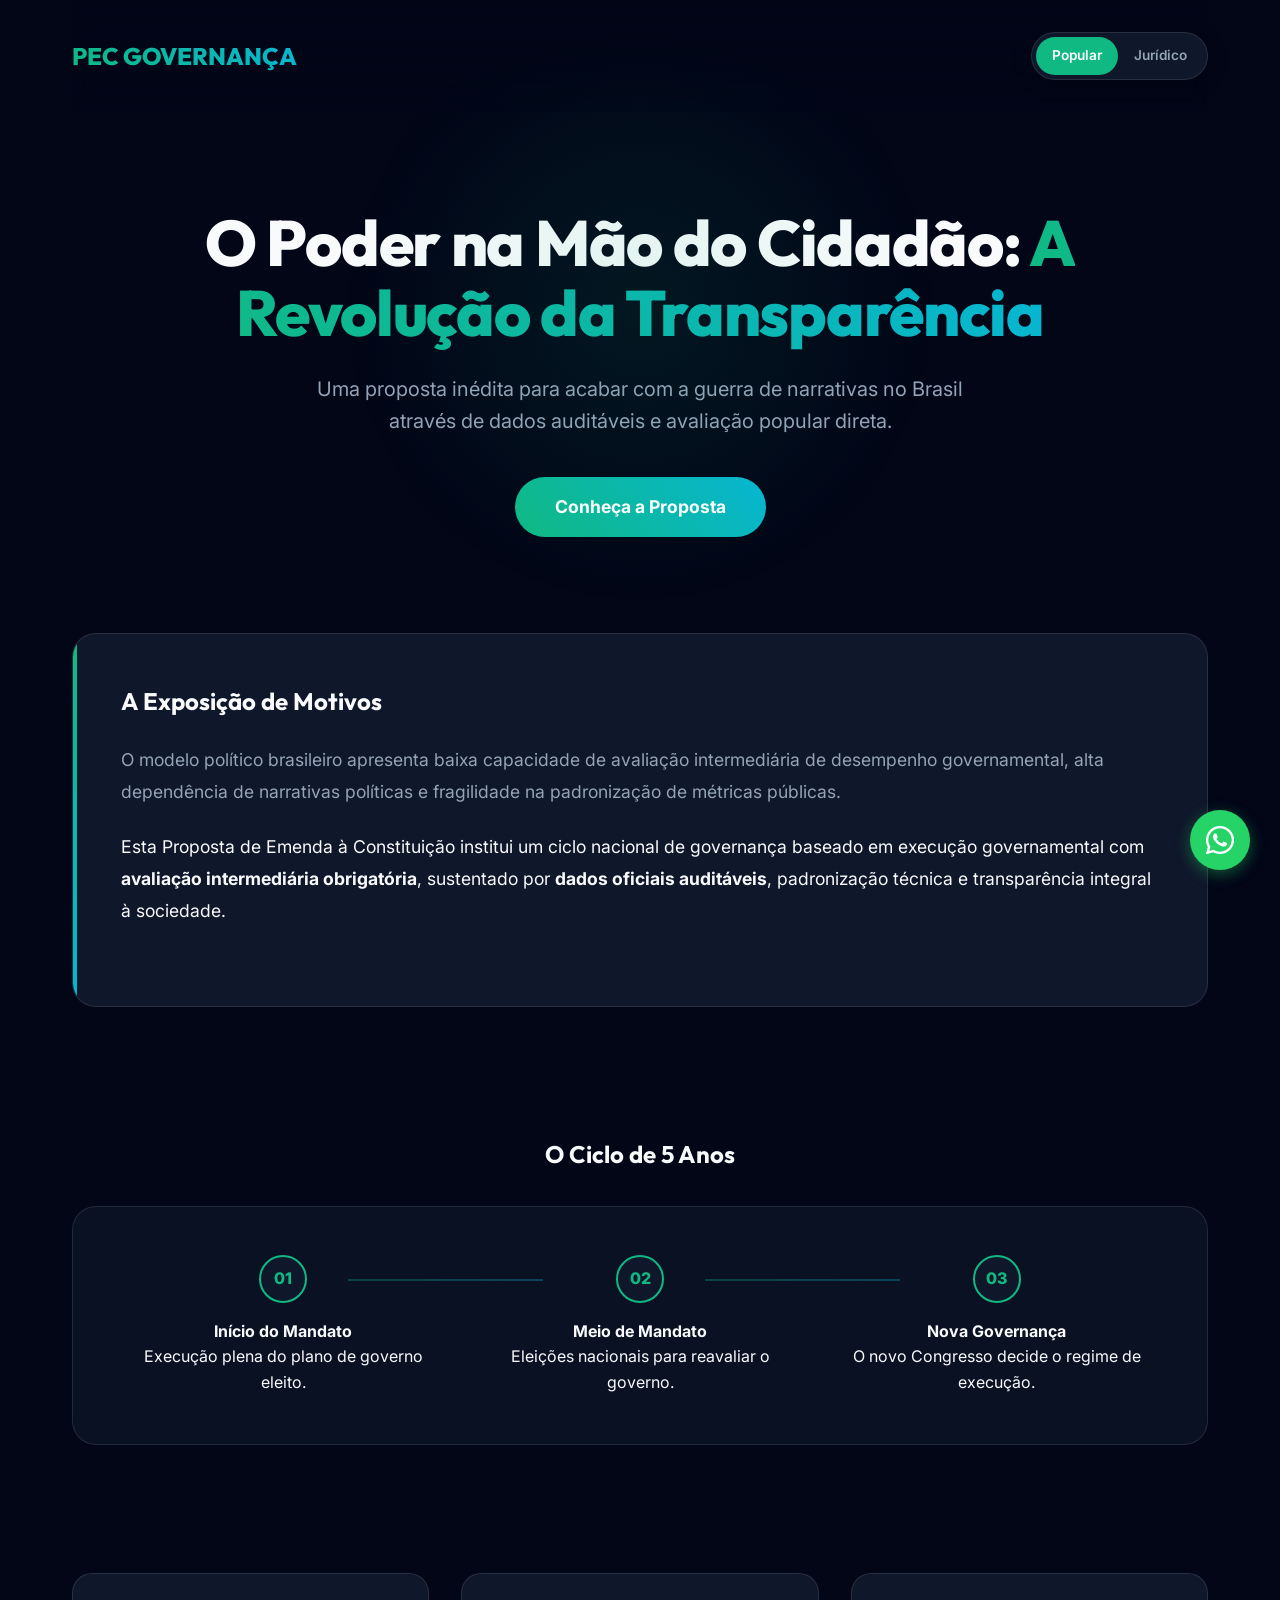
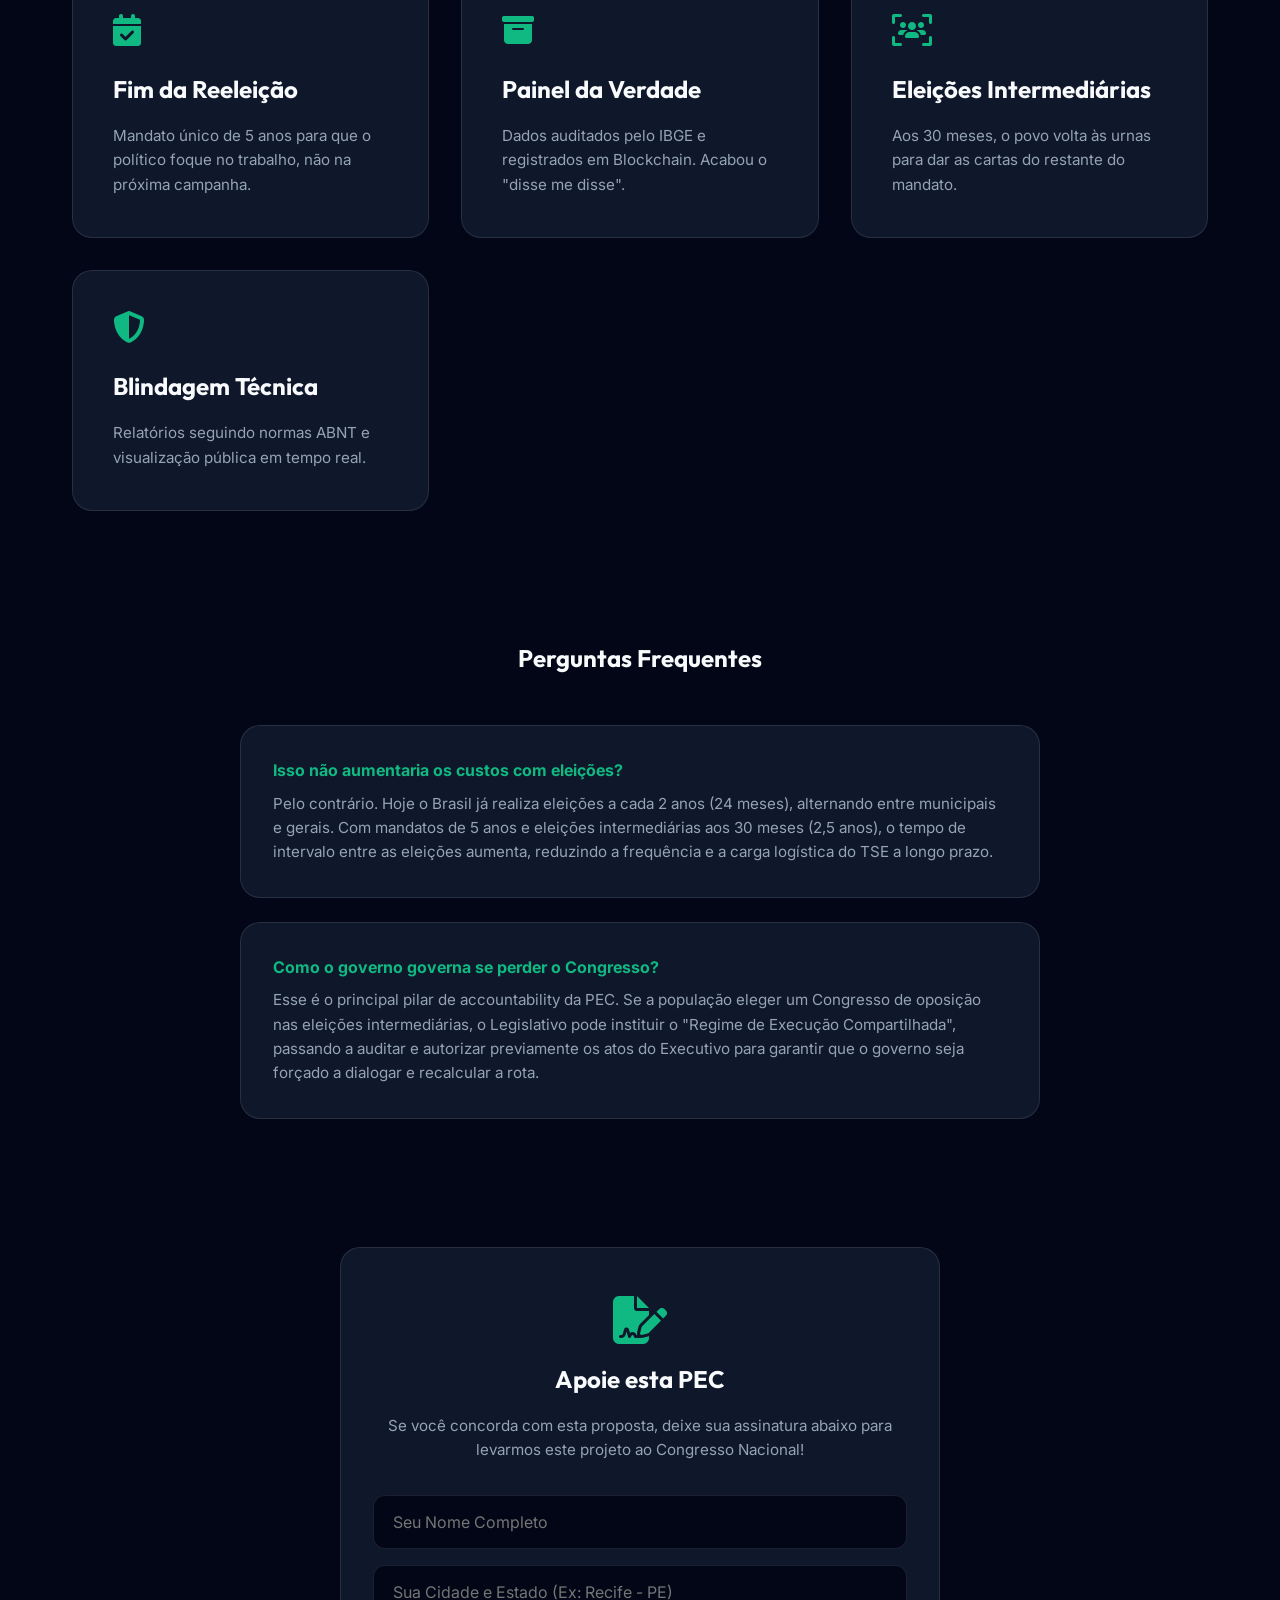
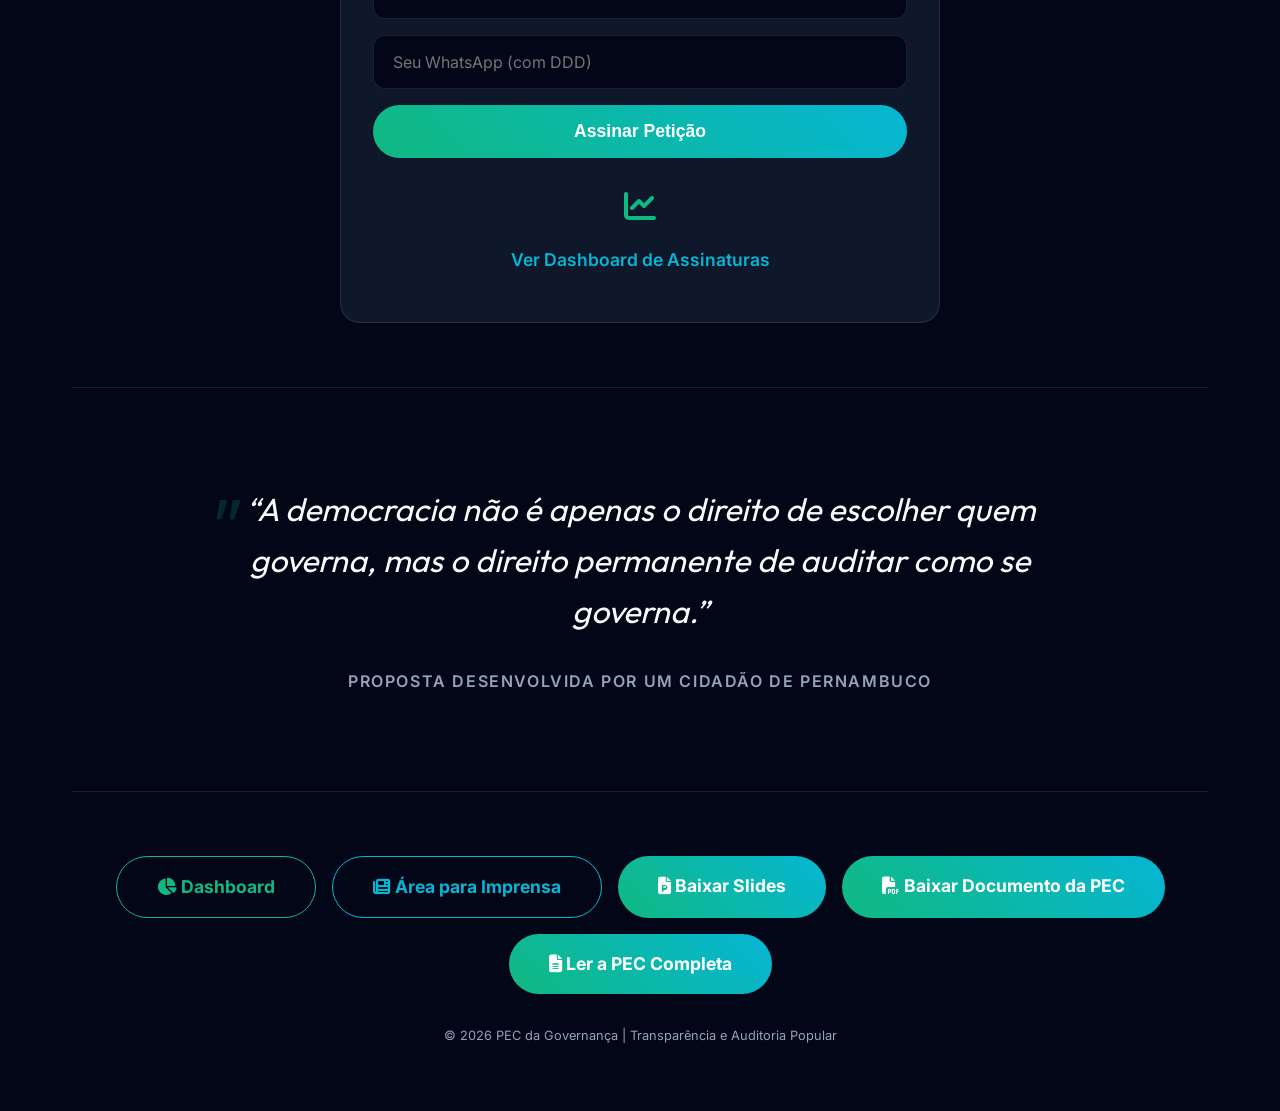
==== commit 912c7742: "Adicionando README" ====
--- a/index.html
+++ b/index.html
@@ -202,6 +202,12 @@
         </footer>
     </div>
 
+    <!-- Botão Flutuante do WhatsApp -->
+    <a href="https://api.whatsapp.com/send?text=Conhe%C3%A7a%20a%20PEC%20da%20Governan%C3%A7a%21%20Fim%20da%20reelei%C3%A7%C3%A3o%20e%20elei%C3%A7%C3%B5es%20intermedi%C3%A1rias%20no%20Brasil.%20Veja%20o%20projeto%20e%20apoie%3A%20https%3A%2F%2Fz12guilherme.github.io%2Fpec_eleitoral%2F"
+        target="_blank" class="floating-whatsapp" title="Compartilhar no WhatsApp">
+        <i class="fab fa-whatsapp"></i>
+    </a>
+
     <script src="js/script.js"></script>
 </body>
 
--- a/css/style.css
+++ b/css/style.css
@@ -349,4 +349,41 @@
     .quote {
         font-size: 1.5rem;
     }
+}
+
+/* Floating WhatsApp Button */
+.floating-whatsapp {
+    position: fixed;
+    bottom: 30px;
+    right: 30px;
+    background-color: #25d366;
+    color: #fff;
+    width: 60px;
+    height: 60px;
+    border-radius: 50%;
+    display: flex;
+    align-items: center;
+    justify-content: center;
+    font-size: 2rem;
+    box-shadow: 0 4px 15px rgba(37, 211, 102, 0.4);
+    z-index: 1000;
+    transition: var(--transition);
+    text-decoration: none;
+}
+
+.floating-whatsapp:hover {
+    transform: scale(1.1) translateY(-5px);
+    background-color: #1ebe57;
+    color: #fff;
+    box-shadow: 0 6px 20px rgba(37, 211, 102, 0.6);
+}
+
+@media (max-width: 768px) {
+    .floating-whatsapp {
+        bottom: 20px;
+        right: 20px;
+        width: 55px;
+        height: 55px;
+        font-size: 1.8rem;
+    }
 }
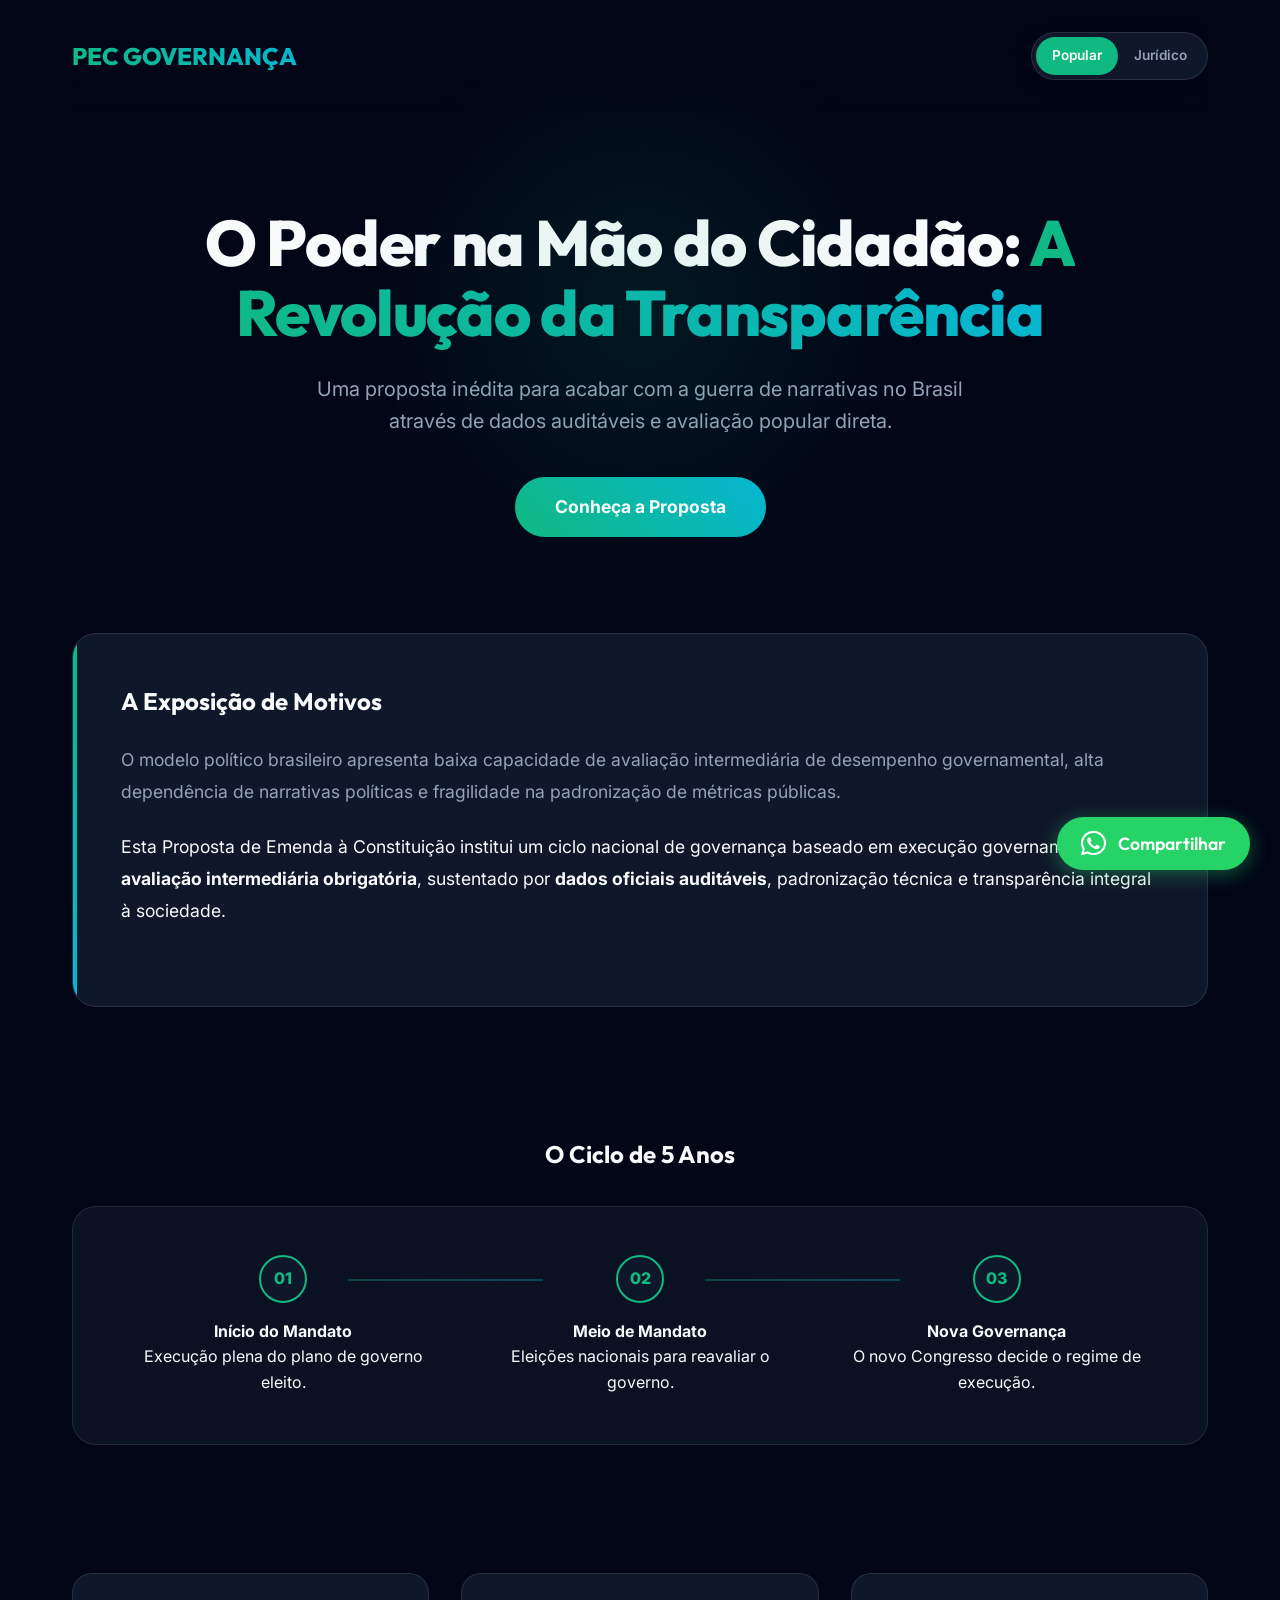
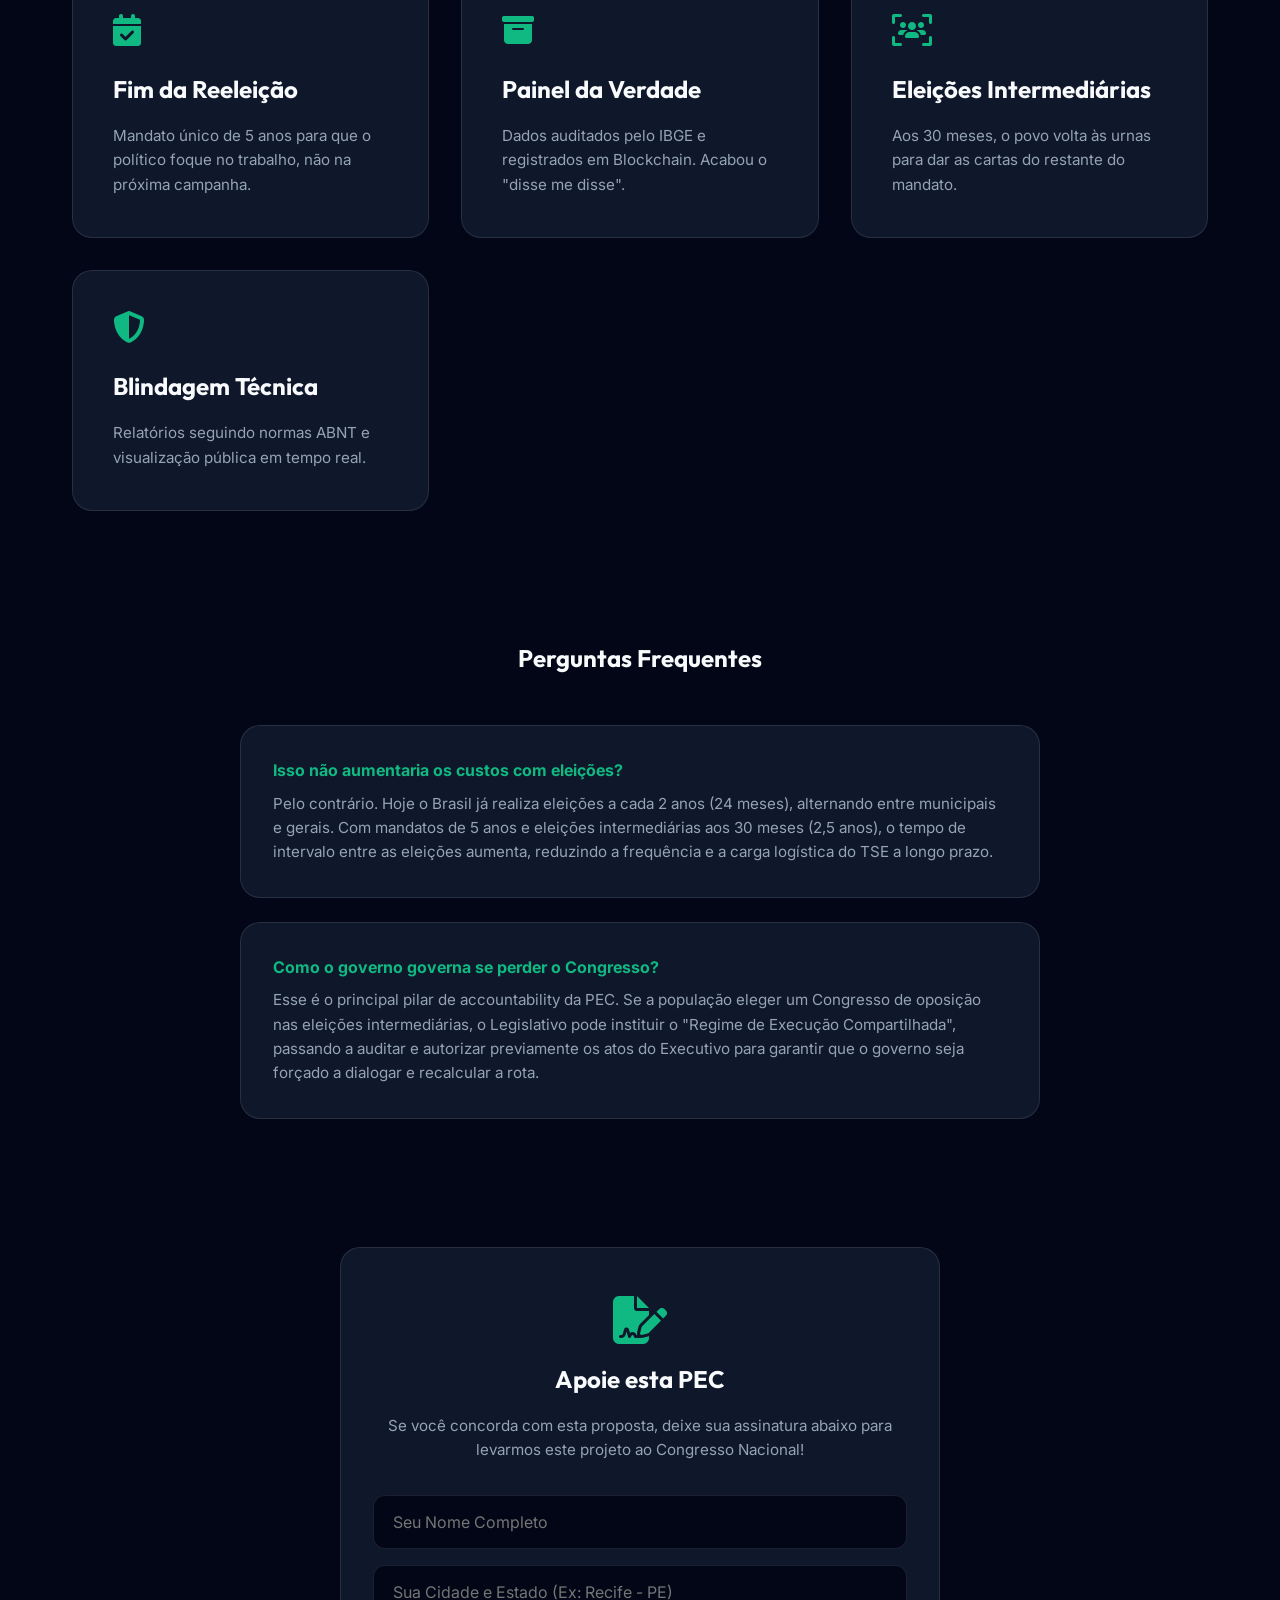
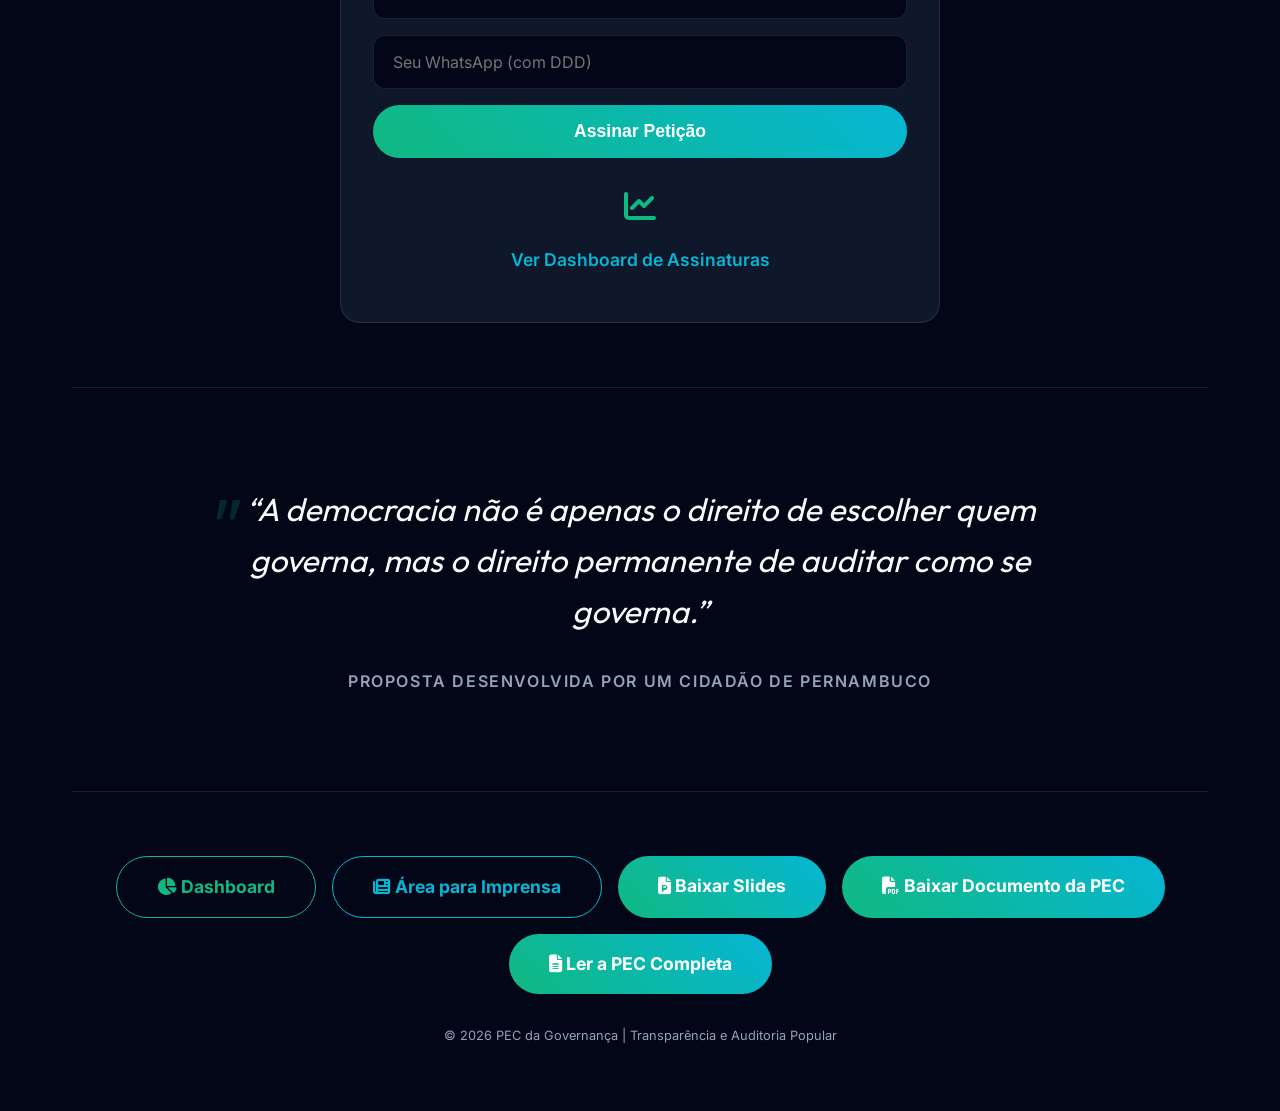
==== commit 962a03f0: "Adicionando README" ====
--- a/index.html
+++ b/index.html
@@ -202,10 +202,11 @@
         </footer>
     </div>
 
-    <!-- Botão Flutuante do WhatsApp -->
+    <!-- Widget Fixo do WhatsApp -->
     <a href="https://api.whatsapp.com/send?text=Conhe%C3%A7a%20a%20PEC%20da%20Governan%C3%A7a%21%20Fim%20da%20reelei%C3%A7%C3%A3o%20e%20elei%C3%A7%C3%B5es%20intermedi%C3%A1rias%20no%20Brasil.%20Veja%20o%20projeto%20e%20apoie%3A%20https%3A%2F%2Fz12guilherme.github.io%2Fpec_eleitoral%2F"
-        target="_blank" class="floating-whatsapp" title="Compartilhar no WhatsApp">
+        target="_blank" class="whatsapp-widget" title="Compartilhar no WhatsApp">
         <i class="fab fa-whatsapp"></i>
+        <span>Compartilhar</span>
     </a>
 
     <script src="js/script.js"></script>
--- a/css/style.css
+++ b/css/style.css
@@ -351,39 +351,62 @@
     }
 }
 
-/* Floating WhatsApp Button */
-.floating-whatsapp {
+/* Floating WhatsApp Widget */
+.whatsapp-widget {
     position: fixed;
     bottom: 30px;
     right: 30px;
     background-color: #25d366;
     color: #fff;
-    width: 60px;
-    height: 60px;
-    border-radius: 50%;
+    padding: 12px 24px;
+    border-radius: 50px;
     display: flex;
     align-items: center;
-    justify-content: center;
-    font-size: 2rem;
-    box-shadow: 0 4px 15px rgba(37, 211, 102, 0.4);
+    gap: 12px;
+    font-size: 1.1rem;
+    font-weight: 600;
+    font-family: 'Outfit', sans-serif;
+    box-shadow: 0 4px 20px rgba(37, 211, 102, 0.4);
     z-index: 1000;
     transition: var(--transition);
     text-decoration: none;
-}
-
-.floating-whatsapp:hover {
-    transform: scale(1.1) translateY(-5px);
+    animation: pulse-green 2s infinite;
+}
+
+.whatsapp-widget i {
+    font-size: 1.8rem;
+}
+
+.whatsapp-widget:hover {
+    transform: translateY(-5px) scale(1.05);
     background-color: #1ebe57;
-    color: #fff;
-    box-shadow: 0 6px 20px rgba(37, 211, 102, 0.6);
+    box-shadow: 0 6px 25px rgba(37, 211, 102, 0.6);
+    animation: none;
+}
+
+@keyframes pulse-green {
+    0% {
+        box-shadow: 0 0 0 0 rgba(37, 211, 102, 0.7);
+    }
+
+    70% {
+        box-shadow: 0 0 0 15px rgba(37, 211, 102, 0);
+    }
+
+    100% {
+        box-shadow: 0 0 0 0 rgba(37, 211, 102, 0);
+    }
 }
 
 @media (max-width: 768px) {
-    .floating-whatsapp {
+    .whatsapp-widget {
         bottom: 20px;
         right: 20px;
-        width: 55px;
-        height: 55px;
-        font-size: 1.8rem;
+        padding: 10px 18px;
+        font-size: 1rem;
+    }
+
+    .whatsapp-widget i {
+        font-size: 1.5rem;
     }
 }
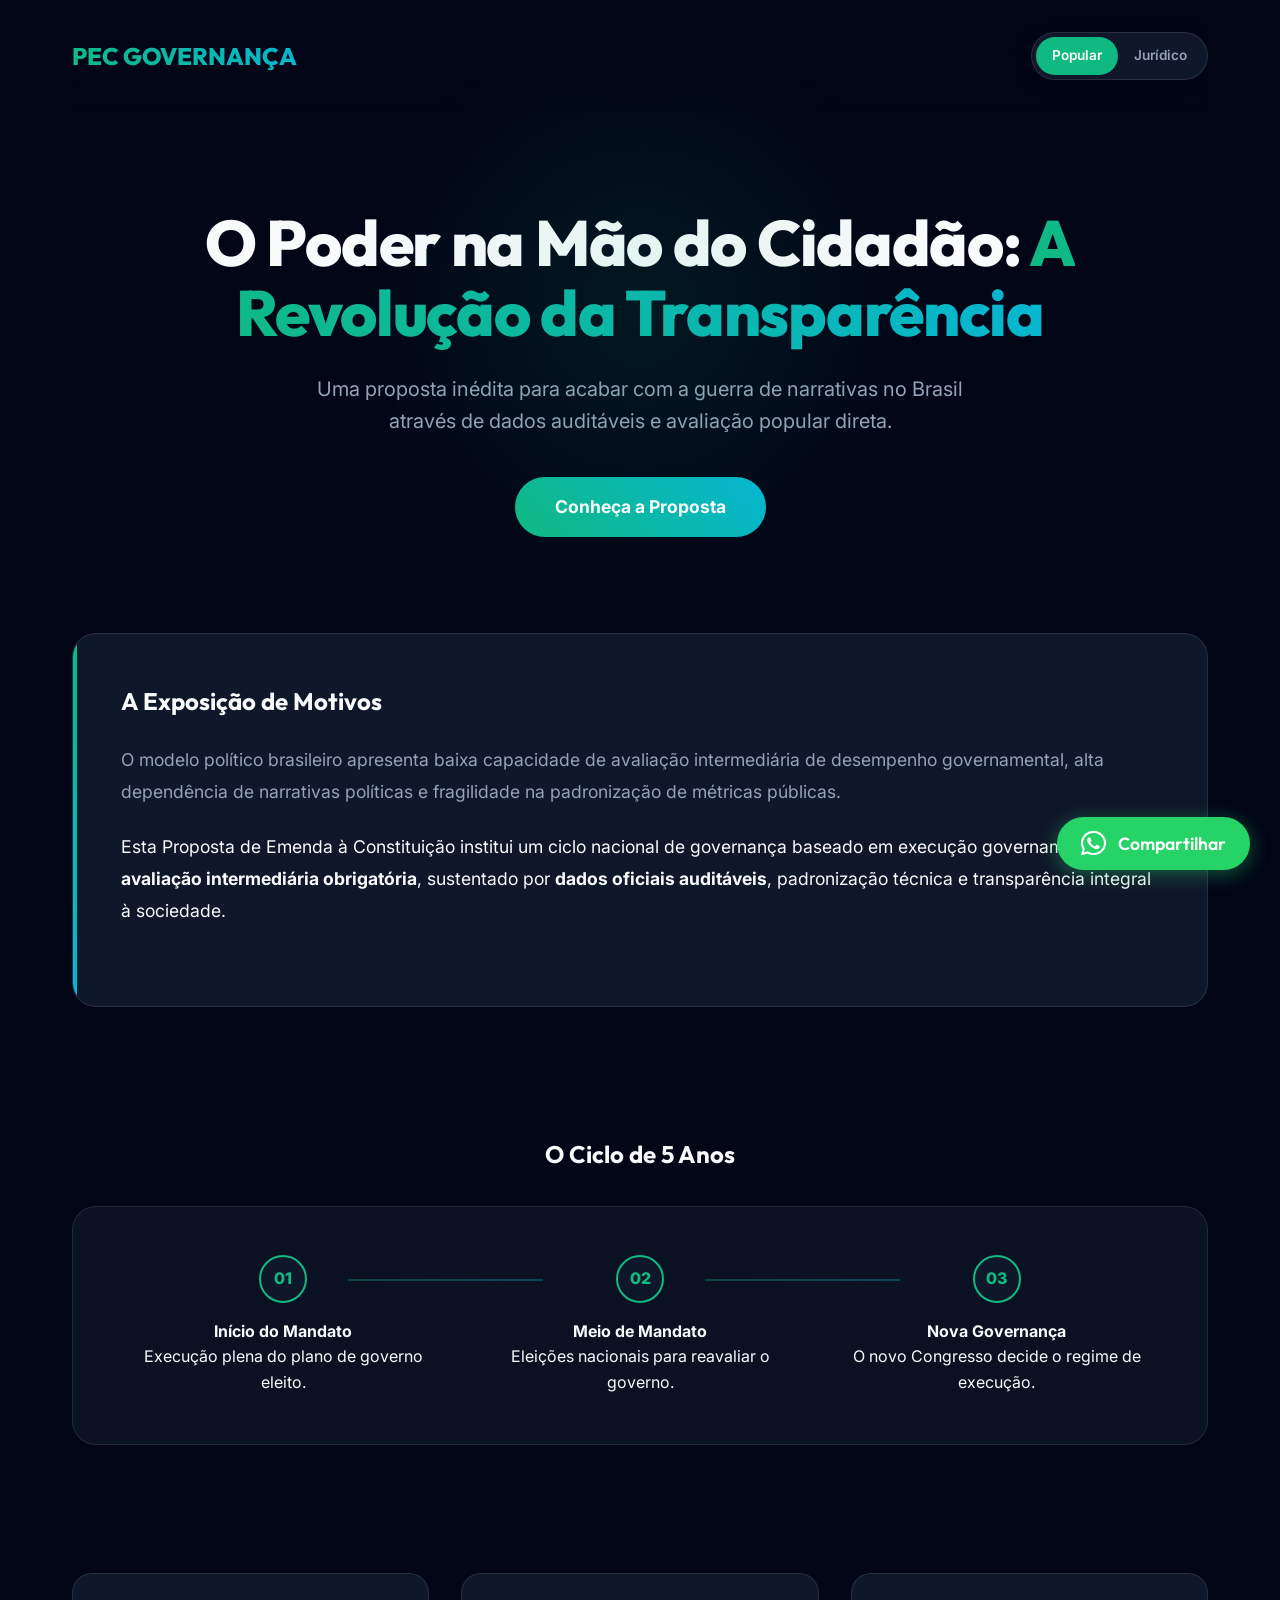
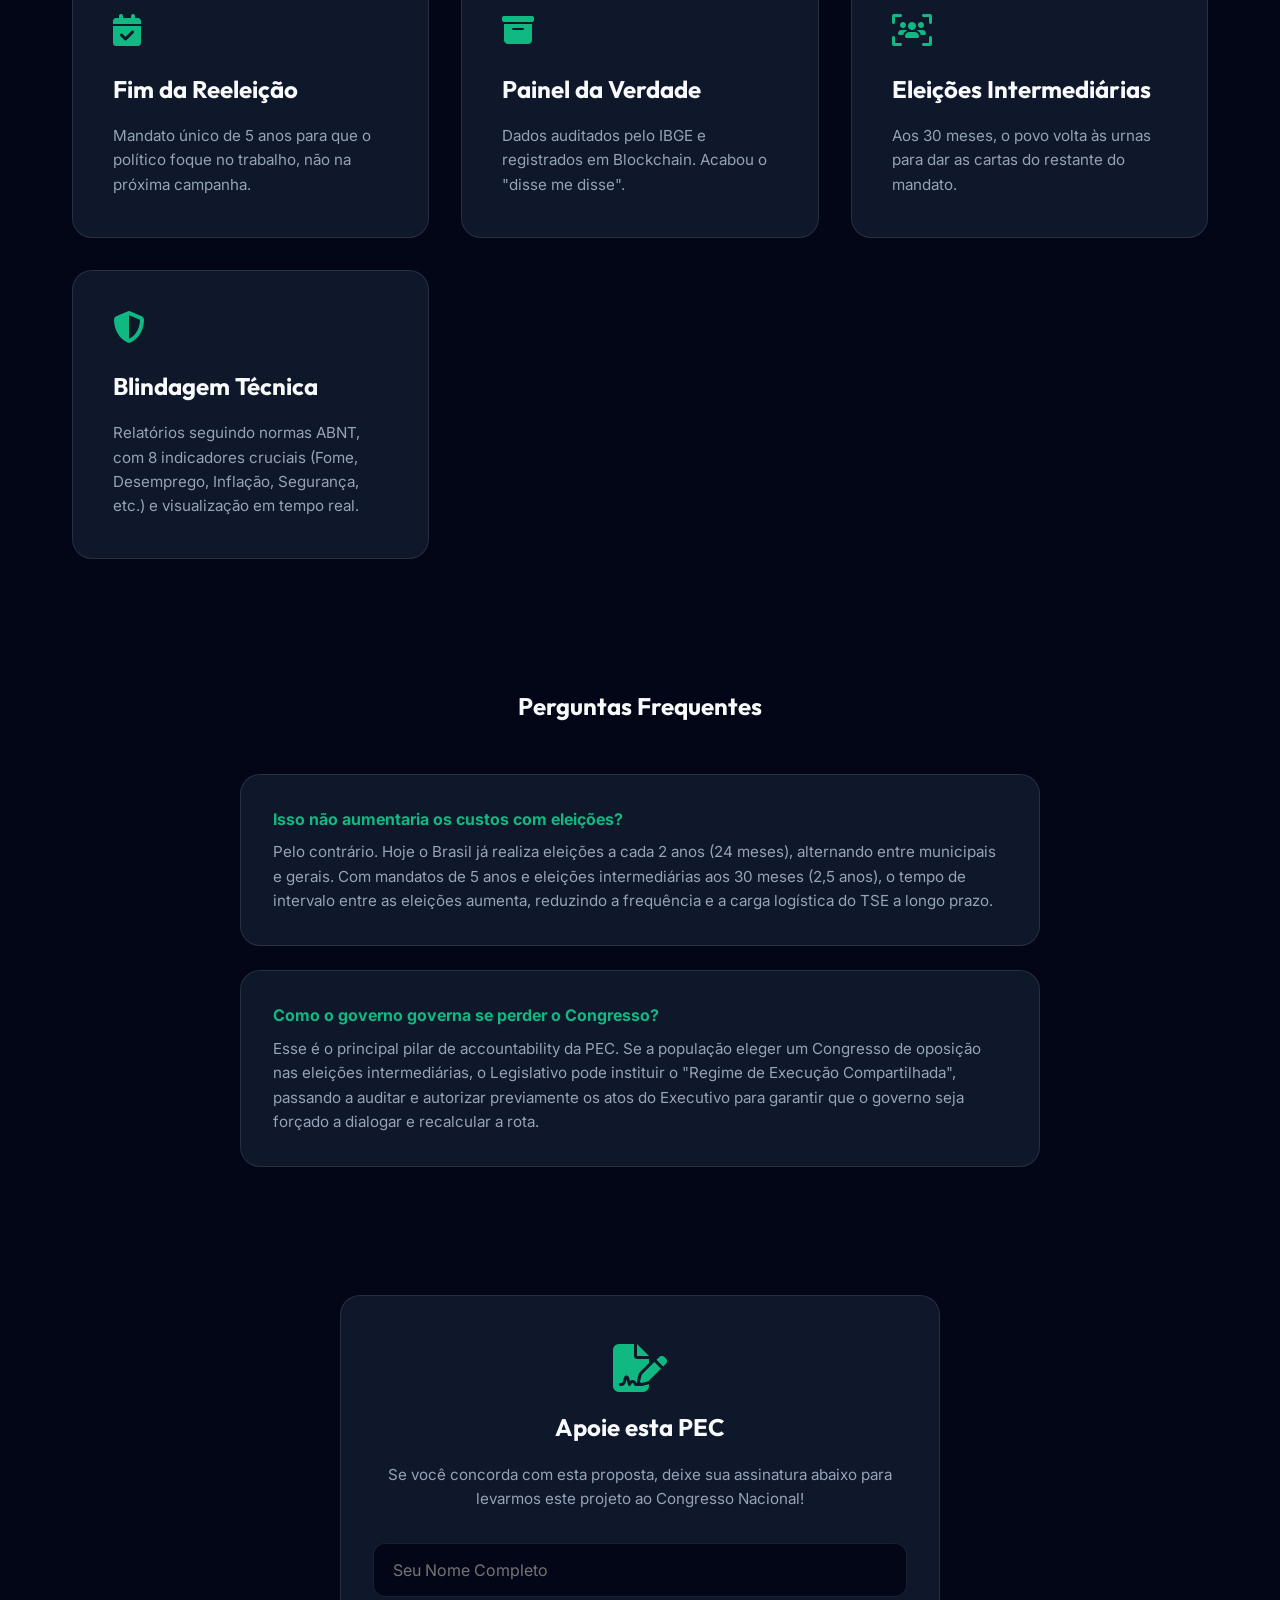
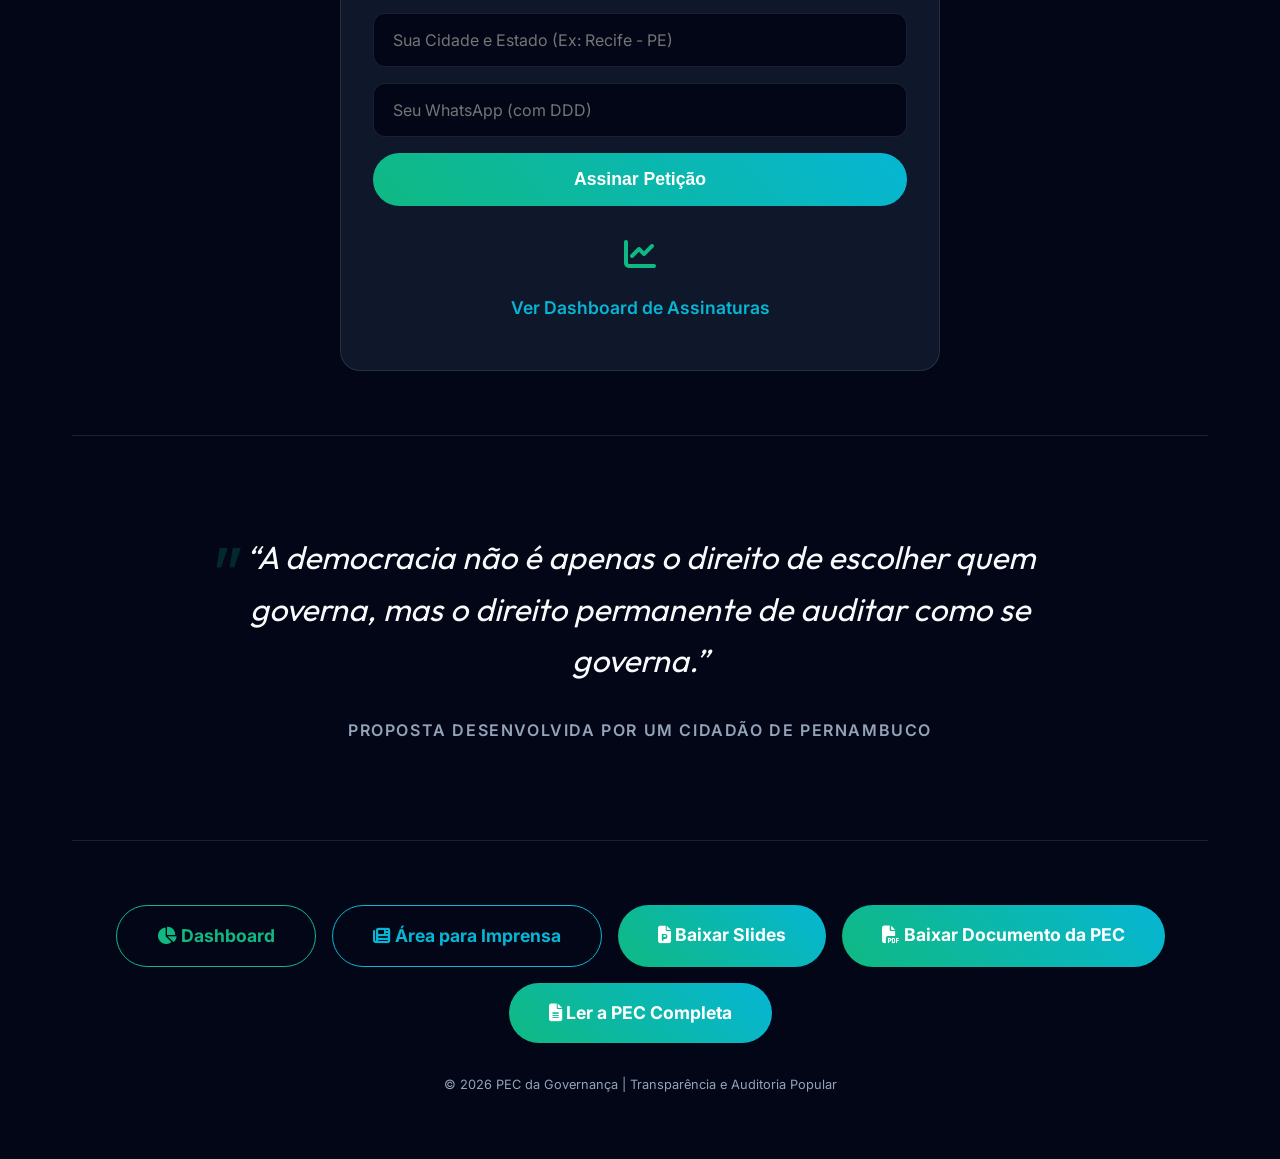
==== commit 2e72135b: "Reforçando PEC" ====
--- a/index.html
+++ b/index.html
@@ -117,7 +117,8 @@
             <div class="card reveal" style="animation-delay: 0.4s">
                 <i class="fas fa-shield-halved"></i>
                 <h3 id="pillar-4-title" class="dynamic-content">Blindagem Técnica</h3>
-                <p id="pillar-4-desc" class="dynamic-content">Relatórios seguindo normas ABNT e visualização pública em
+                <p id="pillar-4-desc" class="dynamic-content">Relatórios seguindo normas ABNT, com 8 indicadores
+                    cruciais (Fome, Desemprego, Inflação, Segurança, etc.) e visualização em
                     tempo real.</p>
             </div>
         </div>
